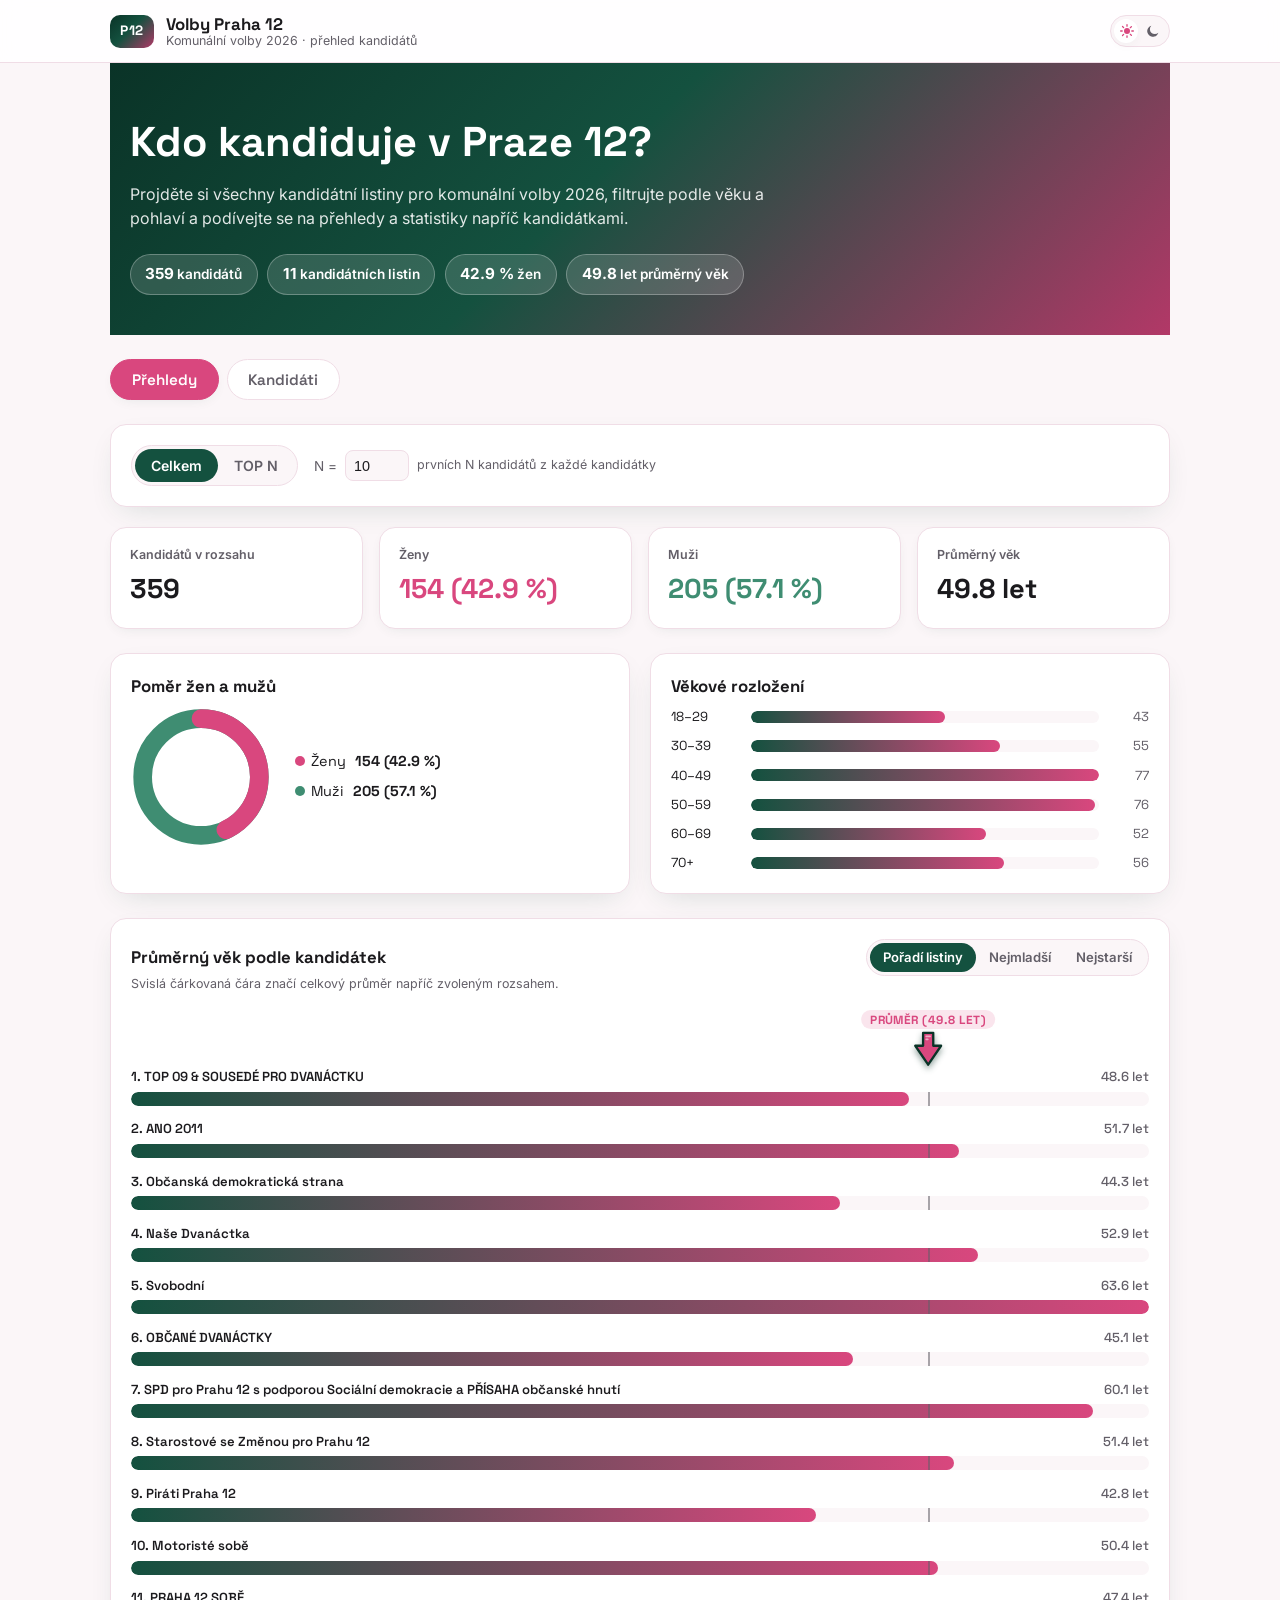
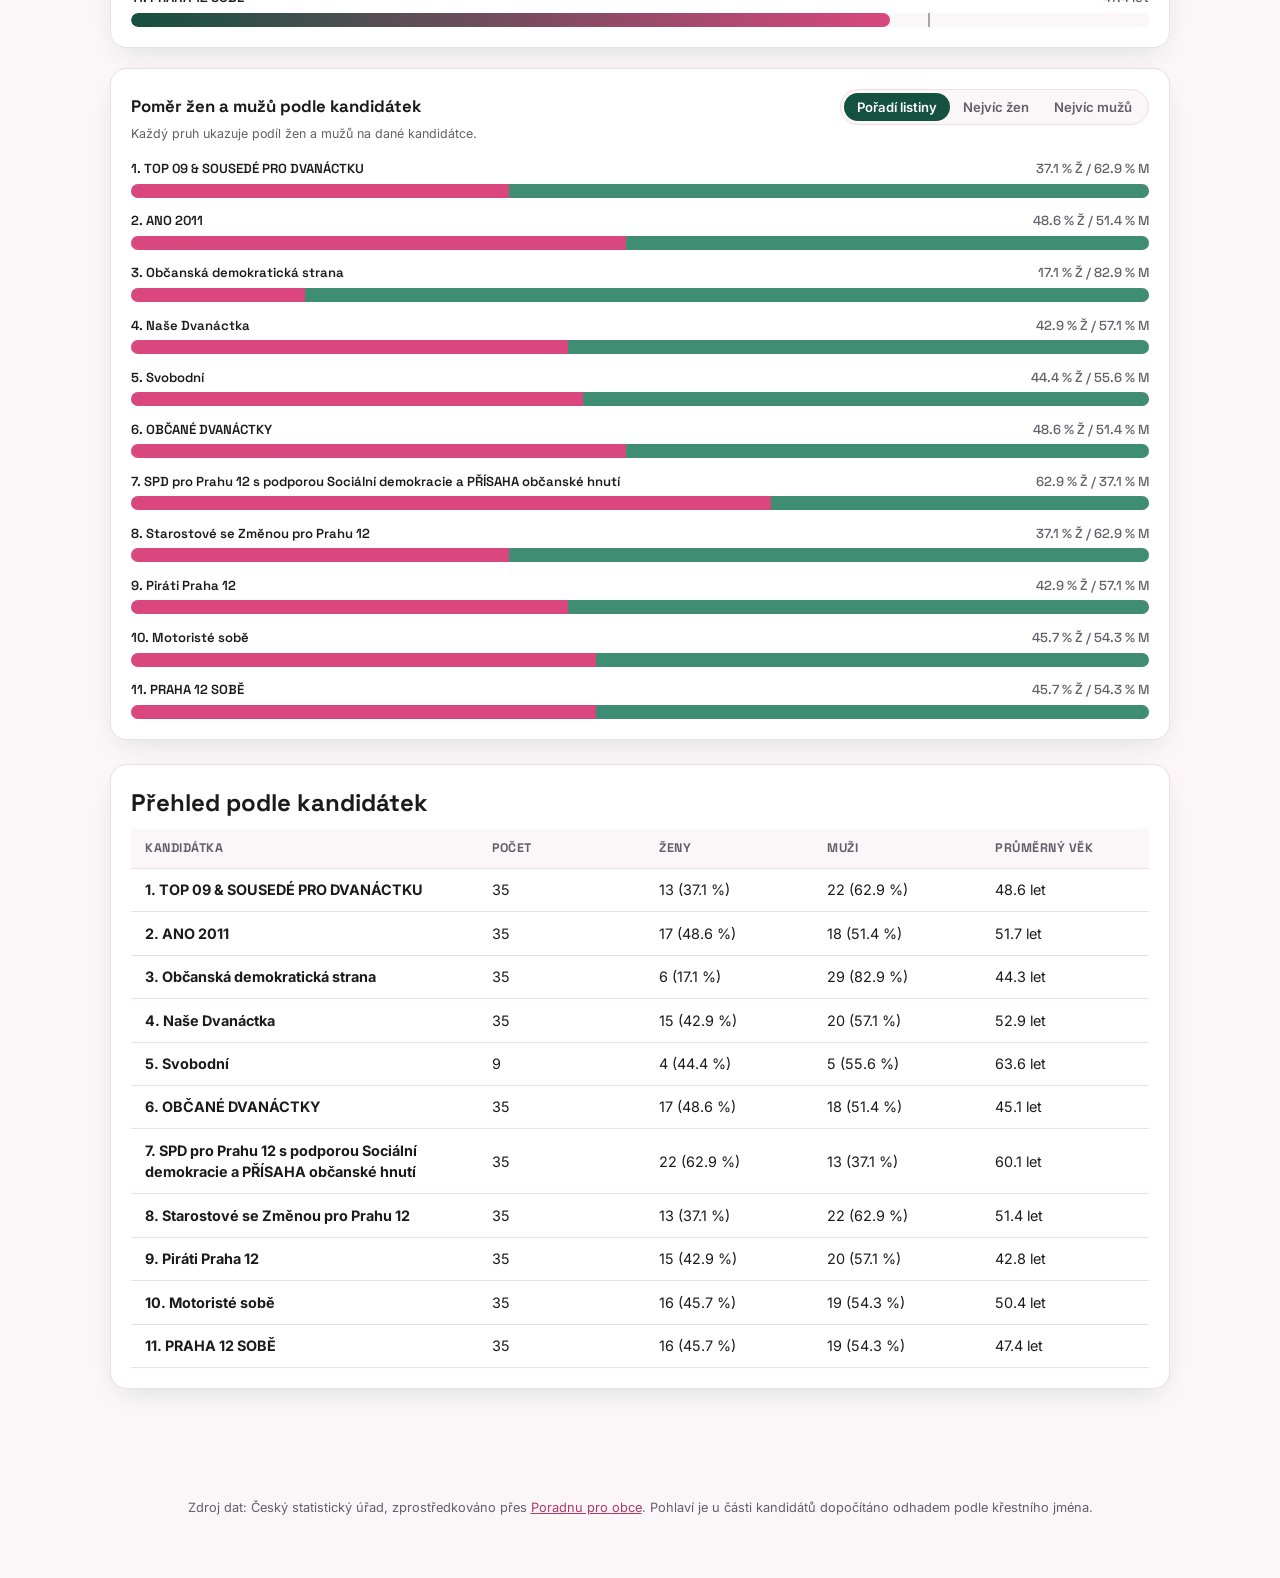
==== index.html @ 580c9712 "Add sorting controls to the age and gender-ratio comparison charts - Age chart: sort by list order (" ====
<!doctype html>
<html lang="cs">
<head>
  <meta charset="UTF-8" />
  <meta name="viewport" content="width=device-width, initial-scale=1" />
  <title>Volby Praha 12 — komunální volby 2026</title>
  <meta name="description" content="Přehled kandidátů do zastupitelstva MČ Praha 12 pro komunální volby 2026 — jména, věk, povolání, filtrování a statistiky." />
  <link rel="icon" href="data:,">
  <link rel="preconnect" href="https://fonts.googleapis.com">
  <link rel="preconnect" href="https://fonts.gstatic.com" crossorigin>
  <link href="https://fonts.googleapis.com/css2?family=Space+Grotesk:wght@500;600;700&family=Inter:wght@400;500;600;700&display=swap" rel="stylesheet">
  <link rel="stylesheet" href="css/styles.css" />
</head>
<body>
  <header class="site-header">
    <div class="site-header__inner">
      <div class="brand">
        <span class="brand__badge">P12</span>
        <div class="brand__text">
          <strong>Volby Praha 12</strong>
          <span>Komunální volby 2026 · přehled kandidátů</span>
        </div>
      </div>
      <button id="theme-toggle" class="theme-switch" type="button" role="switch" aria-checked="false" aria-label="Přepnout tmavý režim">
        <span class="theme-switch__icon theme-switch__icon--sun" aria-hidden="true">
          <svg viewBox="0 0 24 24" fill="none" xmlns="http://www.w3.org/2000/svg">
            <circle cx="12" cy="12" r="4.5" fill="currentColor"/>
            <g stroke="currentColor" stroke-width="2" stroke-linecap="round">
              <path d="M12 2.5v2.3M12 19.2v2.3M21.5 12h-2.3M4.8 12H2.5M18.6 5.4l-1.6 1.6M6.9 17.1l-1.6 1.6M18.6 18.6l-1.6-1.6M6.9 6.9 5.3 5.3"/>
            </g>
          </svg>
        </span>
        <span class="theme-switch__icon theme-switch__icon--moon" aria-hidden="true">
          <svg viewBox="0 0 24 24" fill="none" xmlns="http://www.w3.org/2000/svg">
            <path d="M20 14.5A8.5 8.5 0 1 1 9.5 4a7 7 0 0 0 10.5 10.5Z" fill="currentColor"/>
          </svg>
        </span>
        <span class="theme-switch__thumb" aria-hidden="true"></span>
      </button>
    </div>
  </header>

  <main>
    <section class="hero">
      <div class="hero__inner">
        <h1>Kdo kandiduje v Praze&nbsp;12?</h1>
        <p>Projděte si všechny kandidátní listiny pro komunální volby 2026, filtrujte podle věku a pohlaví a podívejte se na přehledy a statistiky napříč kandidátkami.</p>
        <div class="hero__stats" id="hero-stats" aria-live="polite"></div>
      </div>
    </section>

    <nav class="tabs" role="tablist" aria-label="Sekce">
      <button class="tabs__btn is-active" id="tab-btn-overview" role="tab" aria-selected="true" aria-controls="tab-overview">Přehledy</button>
      <button class="tabs__btn" id="tab-btn-candidates" role="tab" aria-selected="false" aria-controls="tab-candidates">Kandidáti</button>
    </nav>

    <!-- ===================== KANDIDÁTI ===================== -->
    <section id="tab-candidates" class="tab-panel" role="tabpanel" aria-labelledby="tab-btn-candidates">
      <div class="toolbar card">
        <div class="toolbar__row">
          <div class="segmented" role="group" aria-label="Zobrazení">
            <button class="segmented__btn is-active" data-view="grouped">Podle kandidátek</button>
            <button class="segmented__btn" data-view="flat">Všichni najednou</button>
          </div>
          <div class="search-box">
            <span aria-hidden="true">🔍</span>
            <input type="search" id="search-input" placeholder="Hledat jméno nebo povolání…" aria-label="Hledat kandidáta" />
          </div>
        </div>
        <div class="toolbar__row">
          <div class="filter-group">
            <span class="filter-group__label">Pohlaví</span>
            <div class="segmented segmented--sm" role="group" aria-label="Pohlaví">
              <button class="segmented__btn is-active" data-gender="all">Všichni</button>
              <button class="segmented__btn" data-gender="F">Ženy</button>
              <button class="segmented__btn" data-gender="M">Muži</button>
            </div>
          </div>
          <div class="filter-group filter-group--grow">
            <span class="filter-group__label">Věk (let)</span>
            <div class="age-filter">
              <input type="number" id="age-min-number" class="age-number-input" aria-label="Minimální věk" inputmode="numeric" />
              <div class="range-slider" id="age-range-slider">
                <div class="range-slider__track"></div>
                <div class="range-slider__range"></div>
                <input type="range" id="age-min" step="1" />
                <input type="range" id="age-max" step="1" />
              </div>
              <input type="number" id="age-max-number" class="age-number-input" aria-label="Maximální věk" inputmode="numeric" />
            </div>
          </div>
          <button class="btn btn--ghost" id="reset-filters">Zrušit filtry</button>
        </div>
      </div>

      <p class="result-count" id="result-count" aria-live="polite"></p>

      <div id="grouped-view" class="grouped-view"></div>
      <div id="flat-view" class="flat-view" hidden>
        <div class="table-wrap card">
          <table class="candidates-table">
            <thead>
              <tr>
                <th>#</th>
                <th>Jméno</th>
                <th>Věk</th>
                <th>Povolání</th>
                <th>Kandidátka</th>
              </tr>
            </thead>
            <tbody id="flat-table-body"></tbody>
          </table>
        </div>
      </div>
      <p class="empty-state" id="empty-state" hidden>Žádný kandidát neodpovídá zvoleným filtrům.</p>
    </section>

    <!-- ===================== PŘEHLEDY ===================== -->
    <section id="tab-overview" class="tab-panel is-active" role="tabpanel" aria-labelledby="tab-btn-overview">
      <div class="toolbar card">
        <div class="toolbar__row">
          <div class="segmented" role="group" aria-label="Rozsah přehledu">
            <button class="segmented__btn is-active" data-scope="all">Celkem</button>
            <button class="segmented__btn" data-scope="top">TOP N</button>
          </div>
          <div class="topn-input" id="topn-wrap" hidden>
            <label for="topn-input">N =</label>
            <input type="number" id="topn-input" min="1" max="35" value="10" />
            <span class="hint">prvních N kandidátů z každé kandidátky</span>
          </div>
        </div>
      </div>

      <div class="summary-grid" id="summary-grid"></div>

      <div class="chart-grid">
        <div class="card chart-card">
          <h2>Poměr žen a mužů</h2>
          <div class="donut-wrap">
            <svg viewBox="0 0 120 120" class="donut" id="gender-donut" role="img" aria-label="Poměr žen a mužů">
              <circle cx="60" cy="60" r="50" class="donut__bg"></circle>
              <circle cx="60" cy="60" r="50" class="donut__segment donut__segment--female" id="donut-female"></circle>
            </svg>
            <div class="donut-legend">
              <div><span class="dot dot--female"></span>Ženy <strong id="legend-female"></strong></div>
              <div><span class="dot dot--male"></span>Muži <strong id="legend-male"></strong></div>
            </div>
          </div>
        </div>
        <div class="card chart-card">
          <h2>Věkové rozložení</h2>
          <div class="bar-chart" id="age-bar-chart"></div>
        </div>
      </div>

      <div class="chart-grid chart-grid--stack">
        <div class="card chart-card">
          <div class="chart-card__header">
            <h2>Průměrný věk podle kandidátek</h2>
            <div class="segmented segmented--sm" role="group" aria-label="Řazení podle věku">
              <button class="segmented__btn is-active" data-age-sort="default">Pořadí listiny</button>
              <button class="segmented__btn" data-age-sort="asc">Nejmladší</button>
              <button class="segmented__btn" data-age-sort="desc">Nejstarší</button>
            </div>
          </div>
          <p class="chart-card__hint">Svislá čárkovaná čára značí celkový průměr napříč zvoleným rozsahem.</p>
          <div class="party-chart-wrap">
            <div class="avg-marker" id="party-age-avg-marker" hidden>
              <span class="avg-marker__label">Průměr</span>
              <svg class="avg-marker__arrow" viewBox="0 0 64 78" aria-hidden="true">
                <path class="avg-marker__arrow-shape" d="M21 4 L43 4 L43 32 L60 32 L32 73 L4 32 L21 32 Z" stroke-linejoin="round" stroke-linecap="round"/>
                <rect class="avg-marker__arrow-shine" x="26" y="10" width="12" height="3.5" rx="1.75"/>
                <rect class="avg-marker__arrow-shine" x="26" y="16.5" width="7" height="3.5" rx="1.75"/>
              </svg>
            </div>
            <div class="party-bar-chart" id="party-age-chart"></div>
          </div>
        </div>
        <div class="card chart-card">
          <div class="chart-card__header">
            <h2>Poměr žen a mužů podle kandidátek</h2>
            <div class="segmented segmented--sm" role="group" aria-label="Řazení podle poměru žen a mužů">
              <button class="segmented__btn is-active" data-gender-sort="default">Pořadí listiny</button>
              <button class="segmented__btn" data-gender-sort="female">Nejvíc žen</button>
              <button class="segmented__btn" data-gender-sort="male">Nejvíc mužů</button>
            </div>
          </div>
          <p class="chart-card__hint">Každý pruh ukazuje podíl žen a mužů na dané kandidátce.</p>
          <div class="party-bar-chart party-bar-chart--stacked" id="party-gender-chart"></div>
        </div>
      </div>

      <div class="card table-card">
        <h2>Přehled podle kandidátek</h2>
        <div class="table-wrap">
          <table class="overview-table">
            <thead>
              <tr>
                <th>Kandidátka</th>
                <th>Počet</th>
                <th>Ženy</th>
                <th>Muži</th>
                <th>Průměrný věk</th>
              </tr>
            </thead>
            <tbody id="overview-table-body"></tbody>
          </table>
        </div>
      </div>
    </section>
  </main>

  <footer class="site-footer">
    <p>Zdroj dat: Český statistický úřad, zprostředkováno přes
      <a href="https://www.poradnaproobce.cz/komunalni-volby-2026/kandidatni-listiny/hlavni-mesto-praha/hlavni-mesto-praha/praha/praha-12-547107" target="_blank" rel="noopener">Poradnu pro obce</a>.
      Pohlaví je u části kandidátů dopočítáno odhadem podle křestního jména.
    </p>
  </footer>

  <script src="js/app.js"></script>
</body>
</html>
---- css/styles.css ----
/* ===================== Design tokens ===================== */
:root {
  --font-heading: "Space Grotesk", "Inter", system-ui, sans-serif;
  --font-body: "Inter", system-ui, -apple-system, "Segoe UI", sans-serif;

  --color-bg: #fbf6f8;
  --color-bg-alt: #ffffff;
  --color-text: #1b1a1d;
  --color-text-muted: #635f68;
  --color-border: #f0dde6;

  --color-pink: #d9477e;
  --color-pink-dark: #b23867;
  --color-pink-light: #e678a0;
  --color-green: #14513f;
  --color-green-light: #3f8d72;
  --color-green-dark: #0a3327;

  --color-female: var(--color-pink);
  --color-male: var(--color-green-light);

  --gradient-hero: linear-gradient(135deg, var(--color-green-dark) 0%, var(--color-green) 45%, var(--color-pink-dark) 100%);
  --shadow-card: 0 10px 30px -12px rgba(15, 76, 58, 0.18);
  --shadow-soft: 0 4px 14px -6px rgba(15, 76, 58, 0.12);
  --radius: 16px;
  --radius-sm: 10px;

  color-scheme: light;
}

:root[data-theme="dark"] {
  --color-bg: #0e1715;
  --color-bg-alt: #16211d;
  --color-text: #e9e6e8;
  --color-text-muted: #9aa6a0;
  --color-border: #263330;

  --color-pink: #c96488;
  --color-pink-dark: #ab4f72;
  --color-pink-light: #d884a1;
  --color-green: #336b55;
  --color-green-light: #4f9880;
  --color-green-dark: #152821;

  --color-female: var(--color-pink);
  --color-male: var(--color-green-light);

  --gradient-hero: linear-gradient(135deg, #07120e 0%, #0f3b2b 45%, #5a0f36 100%);
  --shadow-card: 0 10px 30px -10px rgba(0, 0, 0, 0.5);
  --shadow-soft: 0 4px 16px -6px rgba(0, 0, 0, 0.45);
  color-scheme: dark;
}

* { box-sizing: border-box; }

html, body {
  margin: 0;
  padding: 0;
}

body {
  font-family: var(--font-body);
  background: var(--color-bg);
  color: var(--color-text);
  transition: background-color .25s ease, color .25s ease;
  line-height: 1.5;
}

h1, h2, h3 {
  font-family: var(--font-heading);
  margin: 0 0 .5rem;
}

a { color: var(--color-pink-dark); }
:root[data-theme="dark"] a { color: var(--color-pink-light); }

main {
  max-width: 1100px;
  margin: 0 auto;
  padding: 0 1.25rem 4rem;
}

/* ===================== Header ===================== */
.site-header {
  position: sticky;
  top: 0;
  z-index: 20;
  background: color-mix(in srgb, var(--color-bg-alt) 88%, transparent);
  backdrop-filter: blur(10px);
  border-bottom: 1px solid var(--color-border);
}

.site-header__inner {
  max-width: 1100px;
  margin: 0 auto;
  padding: .85rem 1.25rem;
  display: flex;
  align-items: center;
  justify-content: space-between;
}

.brand { display: flex; align-items: center; gap: .75rem; }

.brand__badge {
  font-family: var(--font-heading);
  font-weight: 700;
  color: #fff;
  background: var(--gradient-hero);
  padding: .4rem .65rem;
  border-radius: 10px;
  font-size: .85rem;
  letter-spacing: .03em;
}

.brand__text { display: flex; flex-direction: column; line-height: 1.2; }
.brand__text strong { font-family: var(--font-heading); font-size: 1.05rem; }
.brand__text span { font-size: .78rem; color: var(--color-text-muted); }

/* Theme toggle — sliding switch with sun/moon icons in site colors */
.theme-switch {
  position: relative;
  width: 60px;
  height: 32px;
  padding: 0;
  border: 1px solid var(--color-border);
  border-radius: 999px;
  background: var(--color-bg);
  cursor: pointer;
  flex: none;
}
.theme-switch__icon {
  position: absolute;
  top: 50%;
  transform: translateY(-50%);
  width: 16px;
  height: 16px;
  display: flex;
  align-items: center;
  justify-content: center;
  transition: color .2s ease;
}
.theme-switch__icon svg { width: 100%; height: 100%; }
.theme-switch__icon--sun { left: 8px; color: var(--color-pink); z-index: 2; }
.theme-switch__icon--moon { right: 8px; color: var(--color-text-muted); z-index: 2; }
.theme-switch[aria-checked="true"] .theme-switch__icon--sun { color: var(--color-text-muted); }
.theme-switch[aria-checked="true"] .theme-switch__icon--moon { color: var(--color-green-light); }
.theme-switch__thumb {
  position: absolute;
  z-index: 1;
  top: 3px;
  left: 3px;
  width: 24px;
  height: 24px;
  border-radius: 50%;
  background: var(--color-bg-alt);
  box-shadow: var(--shadow-soft);
  transition: transform .25s ease;
}
.theme-switch[aria-checked="true"] .theme-switch__thumb { transform: translateX(30px); }

/* ===================== Hero ===================== */
.hero {
  background: var(--gradient-hero);
  color: #fff;
  padding: 3rem 1.25rem 2.5rem;
  margin-bottom: 1.5rem;
}
.hero__inner { max-width: 1100px; margin: 0 auto; }
.hero h1 {
  font-size: clamp(1.7rem, 4vw, 2.6rem);
  font-weight: 700;
}
.hero p {
  max-width: 640px;
  color: rgba(255,255,255,.88);
  margin: 0 0 1.5rem;
}
.hero__stats {
  display: flex;
  flex-wrap: wrap;
  gap: .6rem;
}
.hero__stats .chip {
  background: rgba(255,255,255,.14);
  border: 1px solid rgba(255,255,255,.28);
  padding: .5rem .9rem;
  border-radius: 999px;
  font-size: .85rem;
  font-weight: 600;
}
.hero__stats .chip strong { font-size: .95rem; }

/* ===================== Tabs ===================== */
.tabs {
  display: flex;
  gap: .5rem;
  margin-bottom: 1.5rem;
}
.tabs__btn {
  font-family: var(--font-heading);
  font-weight: 600;
  padding: .65rem 1.3rem;
  border-radius: 999px;
  border: 1px solid var(--color-border);
  background: var(--color-bg-alt);
  color: var(--color-text-muted);
  cursor: pointer;
  font-size: .95rem;
  transition: all .18s ease;
}
.tabs__btn.is-active {
  background: var(--color-pink);
  border-color: var(--color-pink);
  color: #fff;
  box-shadow: var(--shadow-soft);
}
.tab-panel { display: none; }
.tab-panel.is-active { display: block; animation: fadein .25s ease; }
@keyframes fadein { from { opacity: 0; transform: translateY(4px);} to { opacity: 1; transform: translateY(0);} }

/* ===================== Cards / toolbar ===================== */
.card {
  background: var(--color-bg-alt);
  border: 1px solid var(--color-border);
  border-radius: var(--radius);
  box-shadow: var(--shadow-card);
  padding: 1.25rem;
}

.toolbar { margin-bottom: 1.25rem; display: flex; flex-direction: column; gap: 1rem; }
.toolbar__row {
  display: flex;
  flex-wrap: wrap;
  align-items: center;
  gap: 1rem;
}

.segmented {
  display: inline-flex;
  background: var(--color-bg);
  border: 1px solid var(--color-border);
  border-radius: 999px;
  padding: 3px;
}
.segmented__btn {
  border: none;
  background: transparent;
  color: var(--color-text-muted);
  padding: .5rem 1rem;
  border-radius: 999px;
  cursor: pointer;
  font-weight: 600;
  font-size: .88rem;
  font-family: var(--font-body);
  transition: all .18s ease;
  white-space: nowrap;
}
.segmented__btn.is-active {
  background: var(--color-green);
  color: #fff;
}
.segmented--sm .segmented__btn { padding: .4rem .8rem; font-size: .82rem; }

.search-box {
  flex: 1;
  min-width: 220px;
  display: flex;
  align-items: center;
  gap: .5rem;
  background: var(--color-bg);
  border: 1px solid var(--color-border);
  border-radius: 999px;
  padding: .5rem 1rem;
}
.search-box input {
  border: none;
  background: transparent;
  outline: none;
  width: 100%;
  font-size: .9rem;
  color: var(--color-text);
  font-family: var(--font-body);
}

.filter-group { display: flex; flex-direction: column; gap: .35rem; }
.filter-group--grow { flex: 1; min-width: 280px; }
.filter-group__label { font-size: .8rem; color: var(--color-text-muted); font-weight: 600; }

.age-filter {
  display: flex;
  align-items: center;
  gap: .75rem;
}
.age-number-input {
  width: 58px;
  flex: none;
  padding: .4rem .5rem;
  border-radius: 8px;
  border: 1px solid var(--color-border);
  background: var(--color-bg);
  color: var(--color-text);
  font-size: .9rem;
  font-family: var(--font-body);
  text-align: center;
  -moz-appearance: textfield;
}
.age-number-input::-webkit-outer-spin-button,
.age-number-input::-webkit-inner-spin-button {
  -webkit-appearance: none;
  margin: 0;
}
.age-number-input:focus { outline: 2px solid var(--color-pink); outline-offset: 1px; }

.btn {
  font-family: var(--font-body);
  border-radius: 999px;
  padding: .55rem 1.1rem;
  font-weight: 600;
  font-size: .85rem;
  cursor: pointer;
  border: 1px solid transparent;
}
.btn--ghost {
  background: transparent;
  border-color: var(--color-border);
  color: var(--color-text-muted);
}
.btn--ghost:hover { border-color: var(--color-pink); color: var(--color-pink); }

/* Range slider (dual handle) */
.range-slider {
  position: relative;
  height: 28px;
  display: flex;
  align-items: center;
  flex: 1;
  min-width: 120px;
}
.range-slider__track {
  position: absolute;
  left: 0; right: 0;
  height: 4px;
  border-radius: 4px;
  background: var(--color-border);
  z-index: 1;
}
.range-slider__range {
  position: absolute;
  height: 4px;
  border-radius: 4px;
  background: var(--color-pink);
  z-index: 1;
}
.range-slider input[type="range"] {
  position: absolute;
  width: 100%;
  margin: 0;
  background: none;
  pointer-events: none;
  -webkit-appearance: none;
  appearance: none;
  height: 28px;
  z-index: 2;
}
.range-slider input[type="range"]::-webkit-slider-thumb {
  pointer-events: all;
  -webkit-appearance: none;
  appearance: none;
  width: 18px;
  height: 18px;
  border-radius: 50%;
  background: var(--color-green);
  border: 3px solid #fff;
  box-shadow: 0 1px 4px rgba(0,0,0,.35);
  cursor: pointer;
}
.range-slider input[type="range"]::-moz-range-thumb {
  pointer-events: all;
  width: 18px;
  height: 18px;
  border-radius: 50%;
  background: var(--color-green);
  border: 3px solid #fff;
  cursor: pointer;
}
.range-slider input[type="range"]::-webkit-slider-runnable-track,
.range-slider input[type="range"]::-moz-range-track { background: transparent; }

.result-count {
  font-size: .85rem;
  color: var(--color-text-muted);
  margin: 0 0 1rem .25rem;
}

/* ===================== Accordion (grouped view) ===================== */
.party-card {
  border: 1px solid var(--color-border);
  border-radius: var(--radius);
  background: var(--color-bg-alt);
  margin-bottom: .9rem;
  overflow: hidden;
  box-shadow: var(--shadow-soft);
}
.party-card__header {
  width: 100%;
  display: flex;
  align-items: center;
  justify-content: space-between;
  gap: 1rem;
  padding: 1rem 1.2rem;
  background: transparent;
  border: none;
  cursor: pointer;
  text-align: left;
  color: var(--color-text);
  font-family: var(--font-body);
}
.party-card__title {
  display: flex;
  flex-direction: column;
  gap: .15rem;
}
.party-card__title strong { font-family: var(--font-heading); font-size: 1.02rem; }
.party-card__meta { font-size: .78rem; color: var(--color-text-muted); display: flex; gap: .6rem; flex-wrap: wrap; }
.party-card__chevron { transition: transform .2s ease; color: var(--color-pink); font-size: 1.1rem; }
.party-card.is-open .party-card__chevron { transform: rotate(180deg); }
.party-card__body { display: none; border-top: 1px solid var(--color-border); }
.party-card.is-open .party-card__body { display: block; }

.badge {
  display: inline-flex;
  align-items: center;
  gap: .3rem;
  padding: .15rem .55rem;
  border-radius: 999px;
  font-size: .72rem;
  font-weight: 700;
}
.badge--female { background: color-mix(in srgb, var(--color-female) 16%, transparent); color: var(--color-female); }
.badge--male { background: color-mix(in srgb, var(--color-male) 16%, transparent); color: var(--color-male); }

/* ===================== Tables ===================== */
.table-wrap { overflow-x: auto; max-width: 100%; }
.candidates-table, .overview-table {
  width: 100%;
  min-width: 640px;
  border-collapse: collapse;
  font-size: .9rem;
  table-layout: fixed;
}
.candidates-table th, .candidates-table td,
.overview-table th, .overview-table td {
  text-align: left;
  padding: .65rem .9rem;
  border-bottom: 1px solid var(--color-border);
  white-space: nowrap;
  overflow: hidden;
  text-overflow: ellipsis;
}
.candidates-table td:nth-child(1), .candidates-table th:nth-child(1) { width: 56px; }
.candidates-table td:nth-child(2), .candidates-table th:nth-child(2) { width: var(--name-col-width, 220px); white-space: nowrap; }
.candidates-table td:nth-child(3), .candidates-table th:nth-child(3) { width: 60px; }
.candidates-table td:nth-child(4), .candidates-table th:nth-child(4) { white-space: normal; }
.candidates-table td:nth-child(5), .candidates-table th:nth-child(5) { white-space: normal; width: 18%; }
.overview-table td:nth-child(1), .overview-table th:nth-child(1) { white-space: normal; width: 34%; }
.candidates-table thead th, .overview-table thead th {
  font-family: var(--font-heading);
  font-size: .78rem;
  text-transform: uppercase;
  letter-spacing: .04em;
  color: var(--color-text-muted);
  background: var(--color-bg);
  position: sticky;
  top: 0;
}
.candidates-table tbody tr:hover, .overview-table tbody tr:hover {
  background: color-mix(in srgb, var(--color-pink) 6%, transparent);
}
.table-wrap.card { padding: 0; border-radius: var(--radius); }
.table-card { margin-top: 1.5rem; }

.empty-state {
  text-align: center;
  color: var(--color-text-muted);
  padding: 2.5rem 1rem;
}

/* ===================== Overview / summary ===================== */
.summary-grid {
  display: grid;
  grid-template-columns: repeat(auto-fit, minmax(150px, 1fr));
  gap: 1rem;
  margin-bottom: 1.5rem;
}
.summary-card {
  background: var(--color-bg-alt);
  border: 1px solid var(--color-border);
  border-radius: var(--radius);
  padding: 1.1rem 1.2rem;
  box-shadow: var(--shadow-soft);
}
.summary-card span {
  display: block;
  font-size: .78rem;
  color: var(--color-text-muted);
  font-weight: 600;
  margin-bottom: .3rem;
}
.summary-card strong {
  font-family: var(--font-heading);
  font-size: 1.7rem;
}
.summary-card.female strong { color: var(--color-female); }
.summary-card.male strong { color: var(--color-male); }

.topn-input {
  display: flex;
  align-items: center;
  gap: .5rem;
  font-size: .85rem;
  color: var(--color-text-muted);
}
.topn-input input {
  width: 64px;
  padding: .4rem .5rem;
  border-radius: 8px;
  border: 1px solid var(--color-border);
  background: var(--color-bg);
  color: var(--color-text);
  font-size: .9rem;
}
.topn-input .hint { font-size: .78rem; }

.chart-grid {
  display: grid;
  grid-template-columns: repeat(auto-fit, minmax(280px, 1fr));
  gap: 1.25rem;
  margin-bottom: 1.5rem;
}
.chart-grid--stack { grid-template-columns: 1fr; }
.chart-card { min-width: 0; }
.chart-card h2 { font-size: 1.05rem; }
.chart-card__hint { font-size: .78rem; color: var(--color-text-muted); margin: -.3rem 0 1rem; }
.chart-card__header {
  display: flex;
  align-items: center;
  justify-content: space-between;
  flex-wrap: wrap;
  gap: .6rem;
  margin-bottom: .25rem;
}
.chart-card__header h2 { margin-bottom: 0; }

.donut-wrap { display: flex; align-items: center; gap: 1.5rem; flex-wrap: wrap; }
.donut { width: 140px; height: 140px; transform: rotate(-90deg); }
.donut__bg { fill: none; stroke: var(--color-male); stroke-width: 16; }
.donut__segment { fill: none; stroke-width: 16; stroke-linecap: round; transition: stroke-dasharray .4s ease; }
.donut__segment--female { stroke: var(--color-female); }

.donut-legend { display: flex; flex-direction: column; gap: .5rem; font-size: .9rem; font-family: var(--font-heading); }
.donut-legend strong { margin-left: .3rem; }
.dot { width: 10px; height: 10px; border-radius: 50%; display: inline-block; margin-right: .4rem; }
.dot--female { background: var(--color-female); }
.dot--male { background: var(--color-male); }

.bar-chart { display: flex; flex-direction: column; gap: .6rem; }
.bar-row { display: grid; grid-template-columns: 70px 1fr 40px; align-items: center; gap: .6rem; font-size: .82rem; font-family: var(--font-heading); }
.bar-row__track { background: var(--color-bg); border-radius: 999px; height: 12px; overflow: hidden; }
.bar-row__fill { height: 100%; background: linear-gradient(90deg, var(--color-green), var(--color-pink)); border-radius: 999px; }
.bar-row__count { text-align: right; color: var(--color-text-muted); }

/* Per-party comparison bar charts (overview tab) */
.party-bar-chart { display: flex; flex-direction: column; gap: .85rem; }
.party-bar-row { display: flex; flex-direction: column; gap: .3rem; }
.party-bar-row__label {
  display: flex;
  justify-content: space-between;
  gap: .5rem;
  font-size: .82rem;
  font-weight: 600;
  font-family: var(--font-heading);
}
.party-bar-row__label span:first-child {
  flex: 1 1 auto;
  min-width: 0;
  white-space: nowrap;
  overflow: hidden;
  text-overflow: ellipsis;
}
.party-bar-row__label span:last-child { flex: none; color: var(--color-text-muted); font-weight: 500; white-space: nowrap; }
.party-bar-row__track {
  position: relative;
  background: var(--color-bg);
  border-radius: 999px;
  height: 14px;
  overflow: hidden;
}
.party-bar-row__fill {
  height: 100%;
  background: linear-gradient(90deg, var(--color-green), var(--color-pink));
  border-radius: 999px;
}
.party-bar-row__avg-line {
  position: absolute;
  top: -3px;
  bottom: -3px;
  width: 2px;
  background: var(--color-text-muted);
  opacity: .55;
}

/* Average marker (arrow + label) shown above the age comparison chart */
.party-chart-wrap { position: relative; padding-top: 3.6rem; }
.avg-marker {
  position: absolute;
  top: 0;
  transform: translateX(-50%);
  display: flex;
  flex-direction: column;
  align-items: center;
  gap: .1rem;
  line-height: 1.1;
  white-space: nowrap;
}
.avg-marker__label {
  font-family: var(--font-heading);
  font-size: .74rem;
  font-weight: 700;
  text-transform: uppercase;
  letter-spacing: .04em;
  color: var(--color-pink);
  background: color-mix(in srgb, var(--color-pink) 14%, transparent);
  padding: .2rem .55rem;
  border-radius: 999px;
}
.avg-marker__arrow {
  width: 30px;
  height: 36px;
  filter: drop-shadow(0 3px 3px color-mix(in srgb, var(--color-green-dark) 45%, transparent));
}
.avg-marker__arrow-shape {
  fill: var(--color-pink);
  stroke: var(--color-green-dark);
  stroke-width: 5;
}
.avg-marker__arrow-shine { fill: #fff; opacity: .55; }

/* Stacked gender ratio bars */
.party-bar-chart--stacked .party-bar-row__track {
  display: flex;
  background: var(--color-border);
}
.party-bar-chart--stacked .party-bar-row__segment--female { background: var(--color-female); height: 100%; }
.party-bar-chart--stacked .party-bar-row__segment--male { background: var(--color-male); height: 100%; }

/* ===================== Footer ===================== */
.site-footer {
  text-align: center;
  font-size: .8rem;
  color: var(--color-text-muted);
  padding: 2rem 1.25rem 3rem;
}

/* ===================== Responsive ===================== */
@media (max-width: 640px) {
  .candidates-table th:nth-child(1), .candidates-table td:nth-child(1) { display: none; }
  .toolbar__row { flex-direction: column; align-items: stretch; }
  .party-card__header { flex-wrap: wrap; }
}
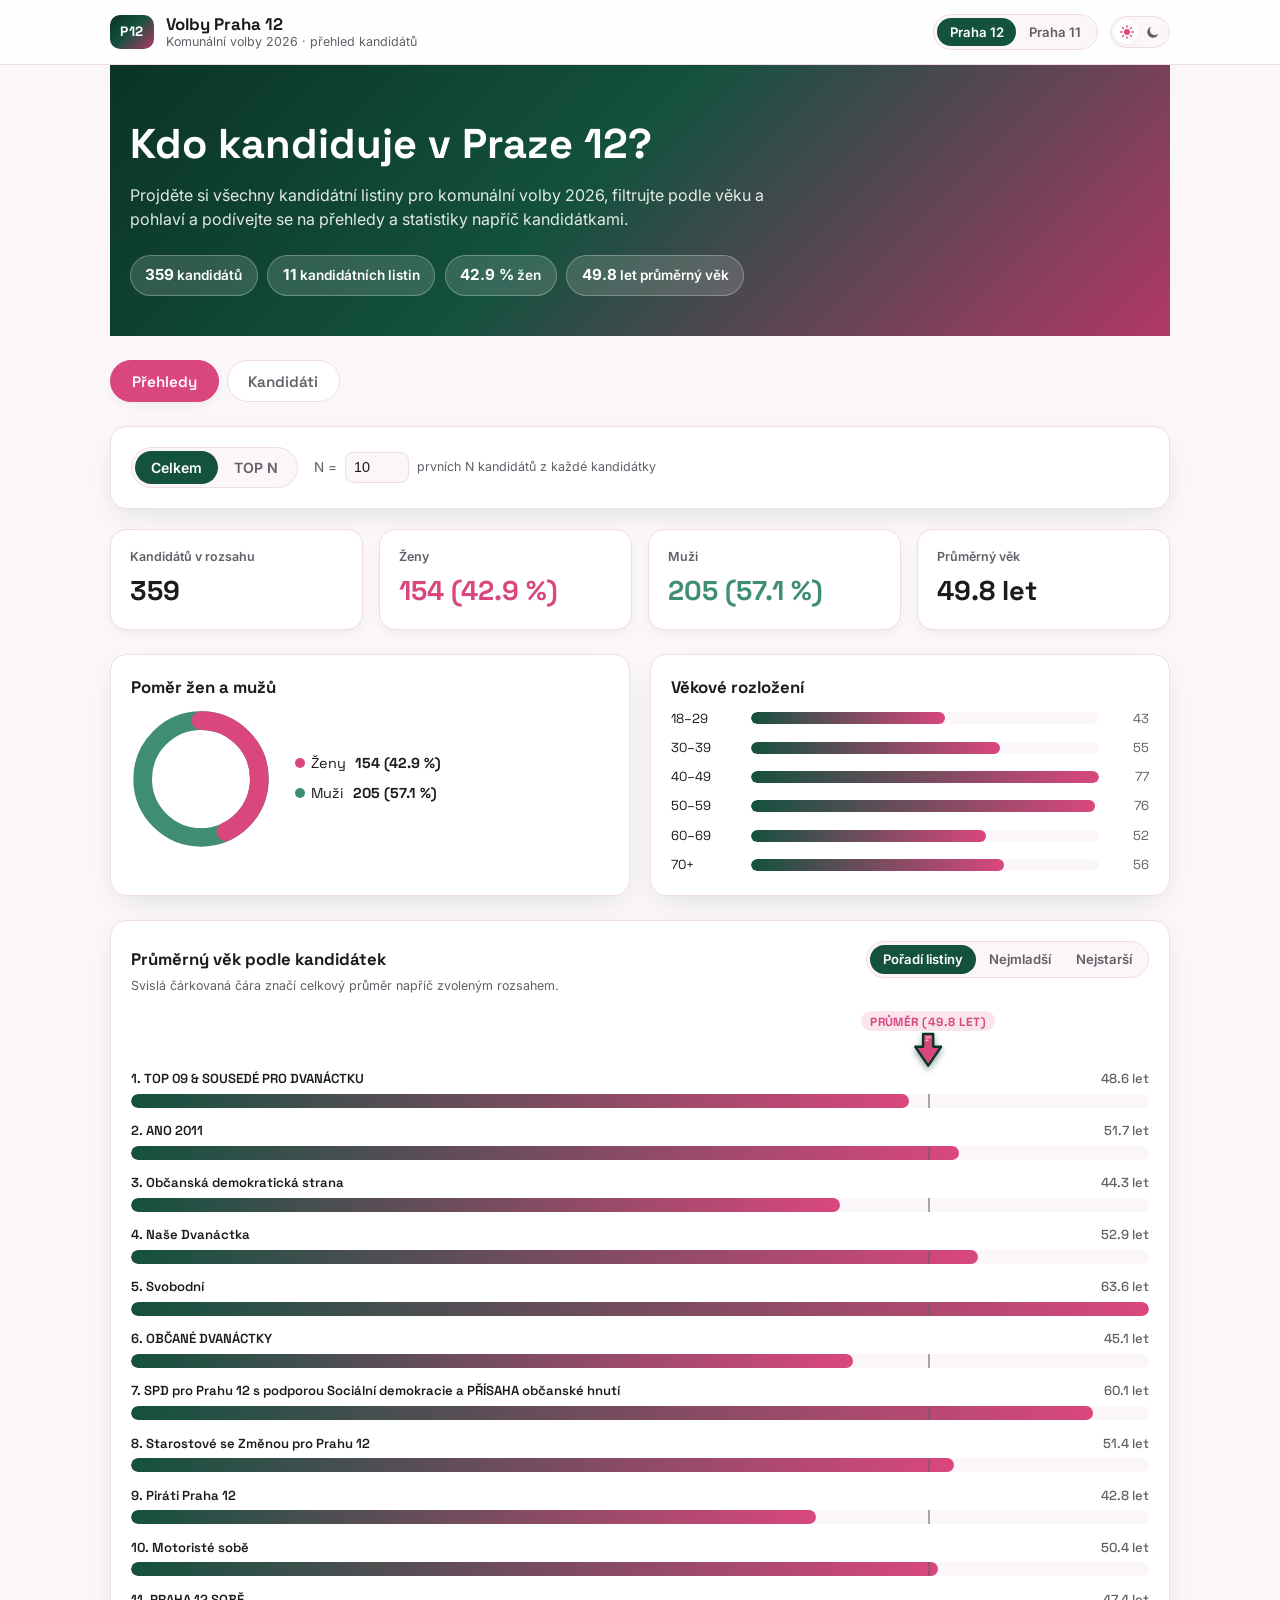
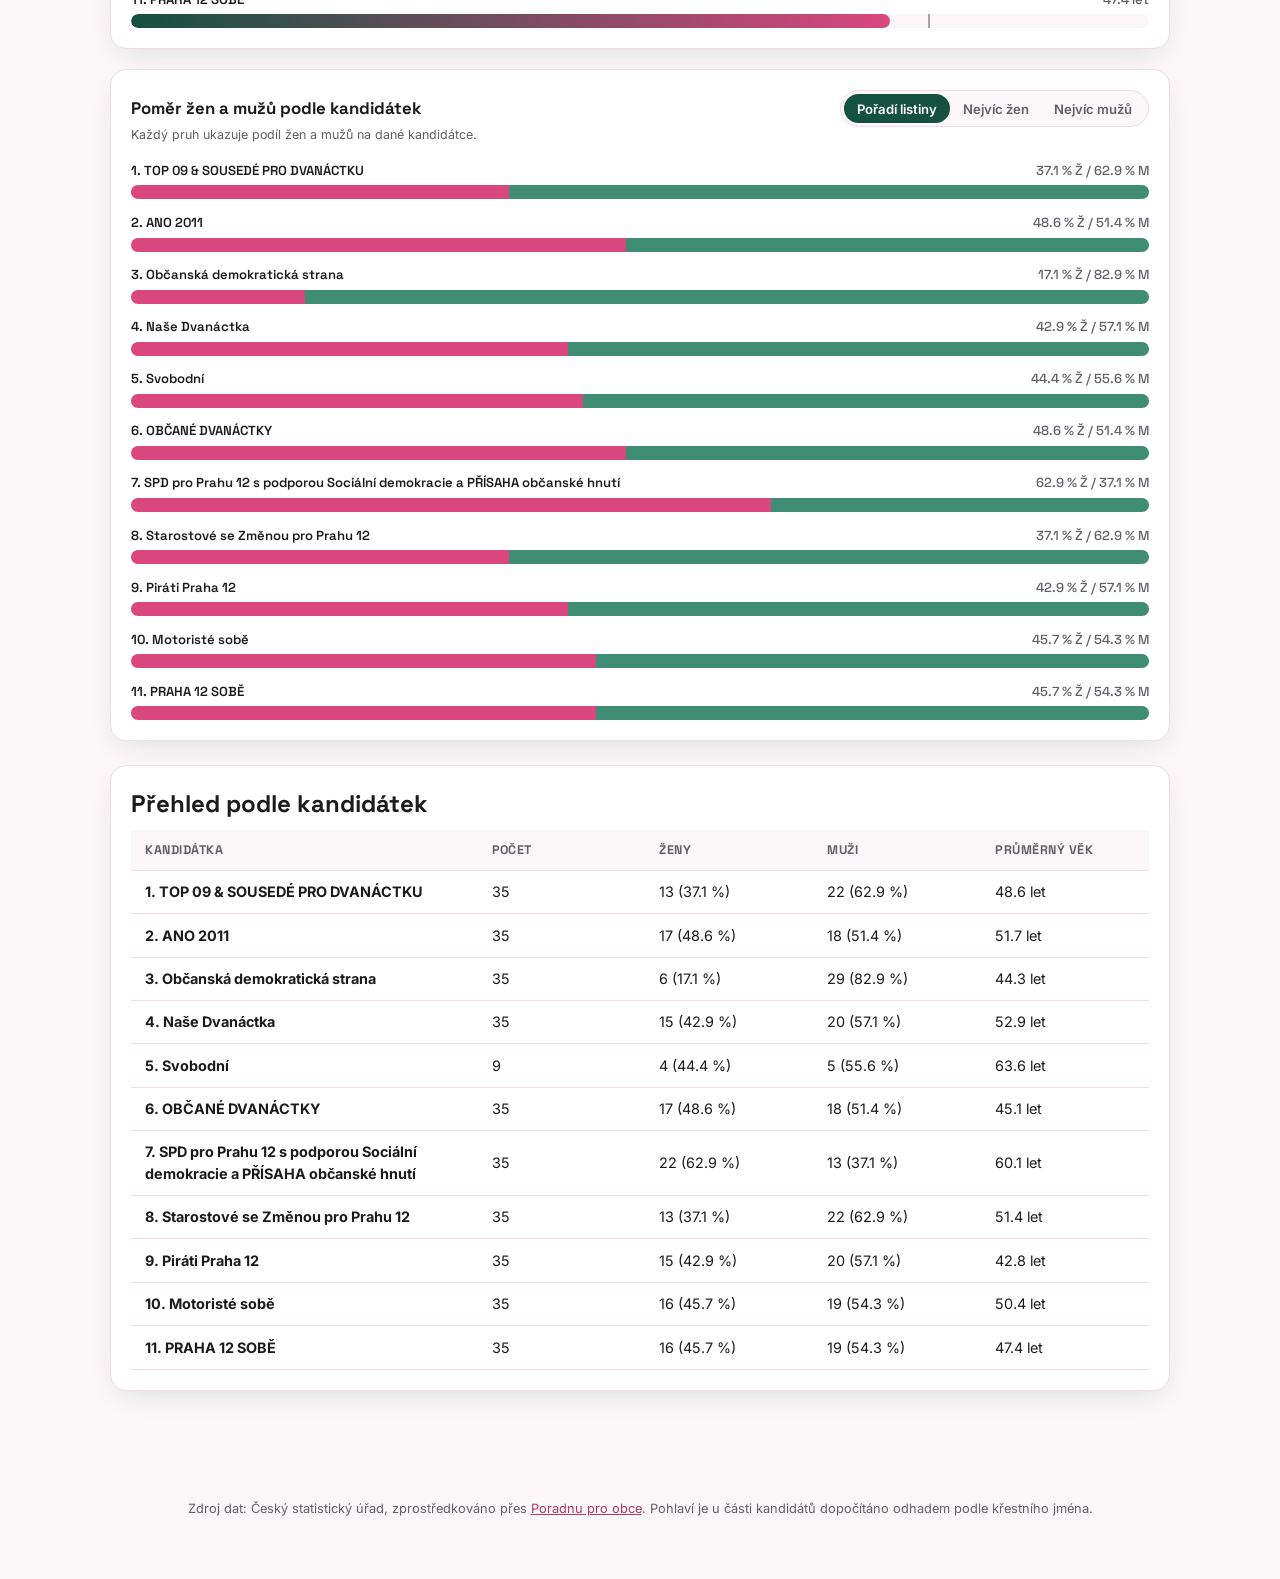
==== commit 8284c6f6: "Add Praha 11 support with a municipality switcher - Generalize scripts/parse_candidates.py to parse " ====
--- a/index.html
+++ b/index.html
@@ -15,35 +15,41 @@
   <header class="site-header">
     <div class="site-header__inner">
       <div class="brand">
-        <span class="brand__badge">P12</span>
+        <span class="brand__badge" id="brand-badge">P12</span>
         <div class="brand__text">
-          <strong>Volby Praha 12</strong>
+          <strong id="brand-title">Volby Praha 12</strong>
           <span>Komunální volby 2026 · přehled kandidátů</span>
         </div>
       </div>
-      <button id="theme-toggle" class="theme-switch" type="button" role="switch" aria-checked="false" aria-label="Přepnout tmavý režim">
-        <span class="theme-switch__icon theme-switch__icon--sun" aria-hidden="true">
-          <svg viewBox="0 0 24 24" fill="none" xmlns="http://www.w3.org/2000/svg">
-            <circle cx="12" cy="12" r="4.5" fill="currentColor"/>
-            <g stroke="currentColor" stroke-width="2" stroke-linecap="round">
-              <path d="M12 2.5v2.3M12 19.2v2.3M21.5 12h-2.3M4.8 12H2.5M18.6 5.4l-1.6 1.6M6.9 17.1l-1.6 1.6M18.6 18.6l-1.6-1.6M6.9 6.9 5.3 5.3"/>
-            </g>
-          </svg>
-        </span>
-        <span class="theme-switch__icon theme-switch__icon--moon" aria-hidden="true">
-          <svg viewBox="0 0 24 24" fill="none" xmlns="http://www.w3.org/2000/svg">
-            <path d="M20 14.5A8.5 8.5 0 1 1 9.5 4a7 7 0 0 0 10.5 10.5Z" fill="currentColor"/>
-          </svg>
-        </span>
-        <span class="theme-switch__thumb" aria-hidden="true"></span>
-      </button>
+      <div class="header-controls">
+        <div class="municipality-switch segmented segmented--sm" role="group" aria-label="Městská část" id="municipality-switch">
+          <button class="segmented__btn is-active" data-municipality="praha12">Praha 12</button>
+          <button class="segmented__btn" data-municipality="praha11">Praha 11</button>
+        </div>
+        <button id="theme-toggle" class="theme-switch" type="button" role="switch" aria-checked="false" aria-label="Přepnout tmavý režim">
+          <span class="theme-switch__icon theme-switch__icon--sun" aria-hidden="true">
+            <svg viewBox="0 0 24 24" fill="none" xmlns="http://www.w3.org/2000/svg">
+              <circle cx="12" cy="12" r="4.5" fill="currentColor"/>
+              <g stroke="currentColor" stroke-width="2" stroke-linecap="round">
+                <path d="M12 2.5v2.3M12 19.2v2.3M21.5 12h-2.3M4.8 12H2.5M18.6 5.4l-1.6 1.6M6.9 17.1l-1.6 1.6M18.6 18.6l-1.6-1.6M6.9 6.9 5.3 5.3"/>
+              </g>
+            </svg>
+          </span>
+          <span class="theme-switch__icon theme-switch__icon--moon" aria-hidden="true">
+            <svg viewBox="0 0 24 24" fill="none" xmlns="http://www.w3.org/2000/svg">
+              <path d="M20 14.5A8.5 8.5 0 1 1 9.5 4a7 7 0 0 0 10.5 10.5Z" fill="currentColor"/>
+            </svg>
+          </span>
+          <span class="theme-switch__thumb" aria-hidden="true"></span>
+        </button>
+      </div>
     </div>
   </header>
 
   <main>
     <section class="hero">
       <div class="hero__inner">
-        <h1>Kdo kandiduje v Praze&nbsp;12?</h1>
+        <h1 id="hero-title">Kdo kandiduje v Praze&nbsp;12?</h1>
         <p>Projděte si všechny kandidátní listiny pro komunální volby 2026, filtrujte podle věku a pohlaví a podívejte se na přehledy a statistiky napříč kandidátkami.</p>
         <div class="hero__stats" id="hero-stats" aria-live="polite"></div>
       </div>
@@ -212,7 +218,7 @@
 
   <footer class="site-footer">
     <p>Zdroj dat: Český statistický úřad, zprostředkováno přes
-      <a href="https://www.poradnaproobce.cz/komunalni-volby-2026/kandidatni-listiny/hlavni-mesto-praha/hlavni-mesto-praha/praha/praha-12-547107" target="_blank" rel="noopener">Poradnu pro obce</a>.
+      <a href="https://www.poradnaproobce.cz/komunalni-volby-2026/kandidatni-listiny/hlavni-mesto-praha/hlavni-mesto-praha/praha/praha-12-547107" target="_blank" rel="noopener" id="source-link">Poradnu pro obce</a>.
       Pohlaví je u části kandidátů dopočítáno odhadem podle křestního jména.
     </p>
   </footer>
--- a/css/styles.css
+++ b/css/styles.css
@@ -56,6 +56,14 @@
 html, body {
   margin: 0;
   padding: 0;
+}
+
+/* Prevent mobile browsers (iOS Safari / Chrome) from auto-inflating font
+   size inside narrow table columns that sit within a wider, scrollable
+   table - the cause of oddly huge text on phones. */
+html {
+  -webkit-text-size-adjust: 100%;
+  text-size-adjust: 100%;
 }
 
 body {
@@ -97,9 +105,13 @@
   display: flex;
   align-items: center;
   justify-content: space-between;
+  gap: .75rem;
+  flex-wrap: wrap;
 }
 
 .brand { display: flex; align-items: center; gap: .75rem; }
+
+.header-controls { display: flex; align-items: center; gap: .75rem; }
 
 .brand__badge {
   font-family: var(--font-heading);
@@ -663,7 +675,68 @@
 
 /* ===================== Responsive ===================== */
 @media (max-width: 640px) {
-  .candidates-table th:nth-child(1), .candidates-table td:nth-child(1) { display: none; }
   .toolbar__row { flex-direction: column; align-items: stretch; }
   .party-card__header { flex-wrap: wrap; }
-}
+
+  /* Candidate list: switch from a horizontally-scrolling table to a
+     stacked card layout - far more usable on a phone than tiny columns. */
+  .table-wrap:has(.candidates-table) { overflow-x: visible; }
+  .candidates-table { min-width: 0; width: 100%; }
+  .candidates-table thead { display: none; }
+
+  .candidates-table tbody tr {
+    display: flex;
+    flex-wrap: wrap;
+    align-items: baseline;
+    column-gap: .4rem;
+    row-gap: .2rem;
+    padding: .75rem 1rem;
+    border-bottom: 1px solid var(--color-border);
+  }
+
+  .candidates-table tbody td {
+    border-bottom: none;
+    padding: 0;
+    white-space: normal;
+    overflow: visible;
+    text-overflow: clip;
+  }
+
+  .candidates-table tbody td:nth-child(1) {
+    order: 1;
+    width: auto;
+    font-weight: 700;
+    color: var(--color-pink);
+  }
+  .candidates-table tbody td:nth-child(1)::after { content: "."; }
+
+  .candidates-table tbody td:nth-child(2) {
+    order: 2;
+    width: auto;
+    flex: 1 1 auto;
+    min-width: 0;
+  }
+
+  .candidates-table tbody td:nth-child(3) {
+    order: 3;
+    width: auto;
+    font-size: .82rem;
+    color: var(--color-text-muted);
+  }
+  .candidates-table tbody td:nth-child(3)::after { content: " let"; }
+
+  .candidates-table tbody td:nth-child(4) {
+    order: 4;
+    flex: 1 0 100%;
+    font-size: .85rem;
+    color: var(--color-text-muted);
+  }
+
+  .candidates-table tbody td:nth-child(5) {
+    order: 5;
+    flex: 1 0 100%;
+    font-size: .78rem;
+    font-weight: 700;
+    color: var(--color-pink);
+  }
+}
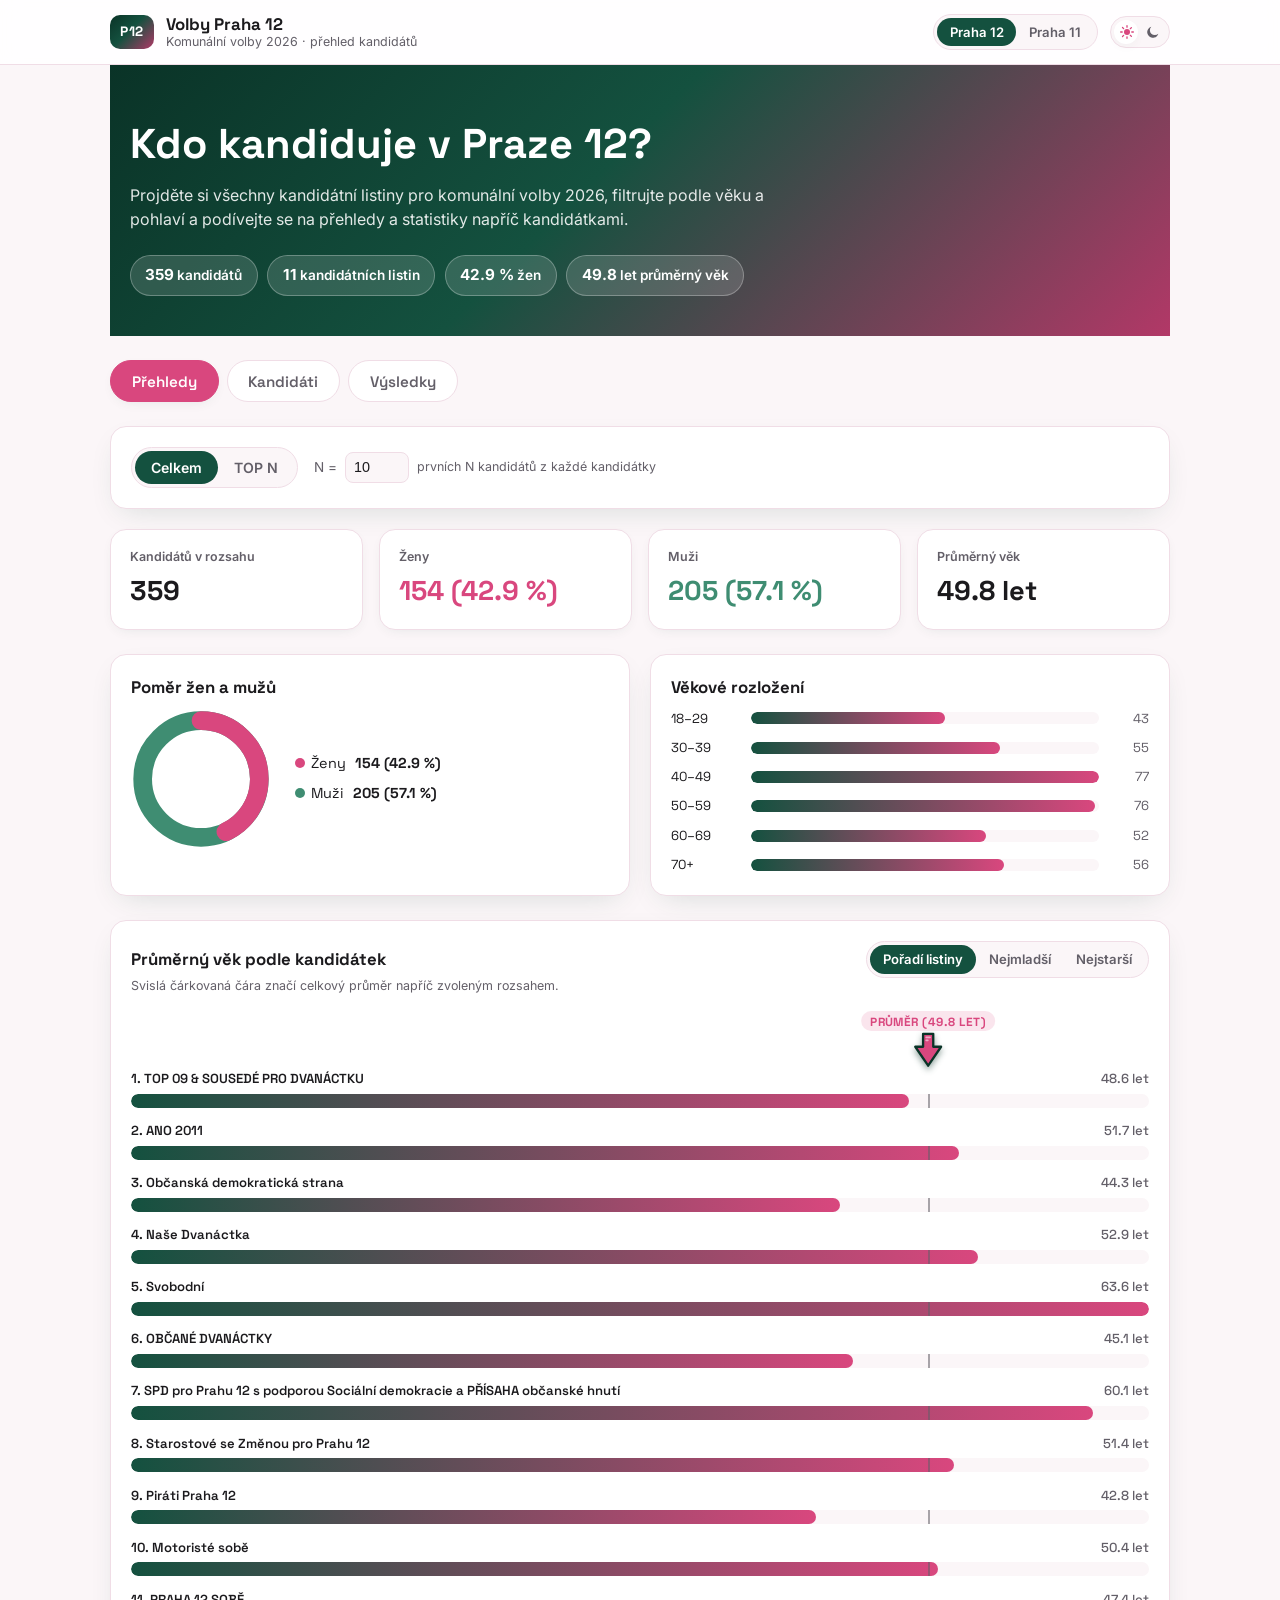
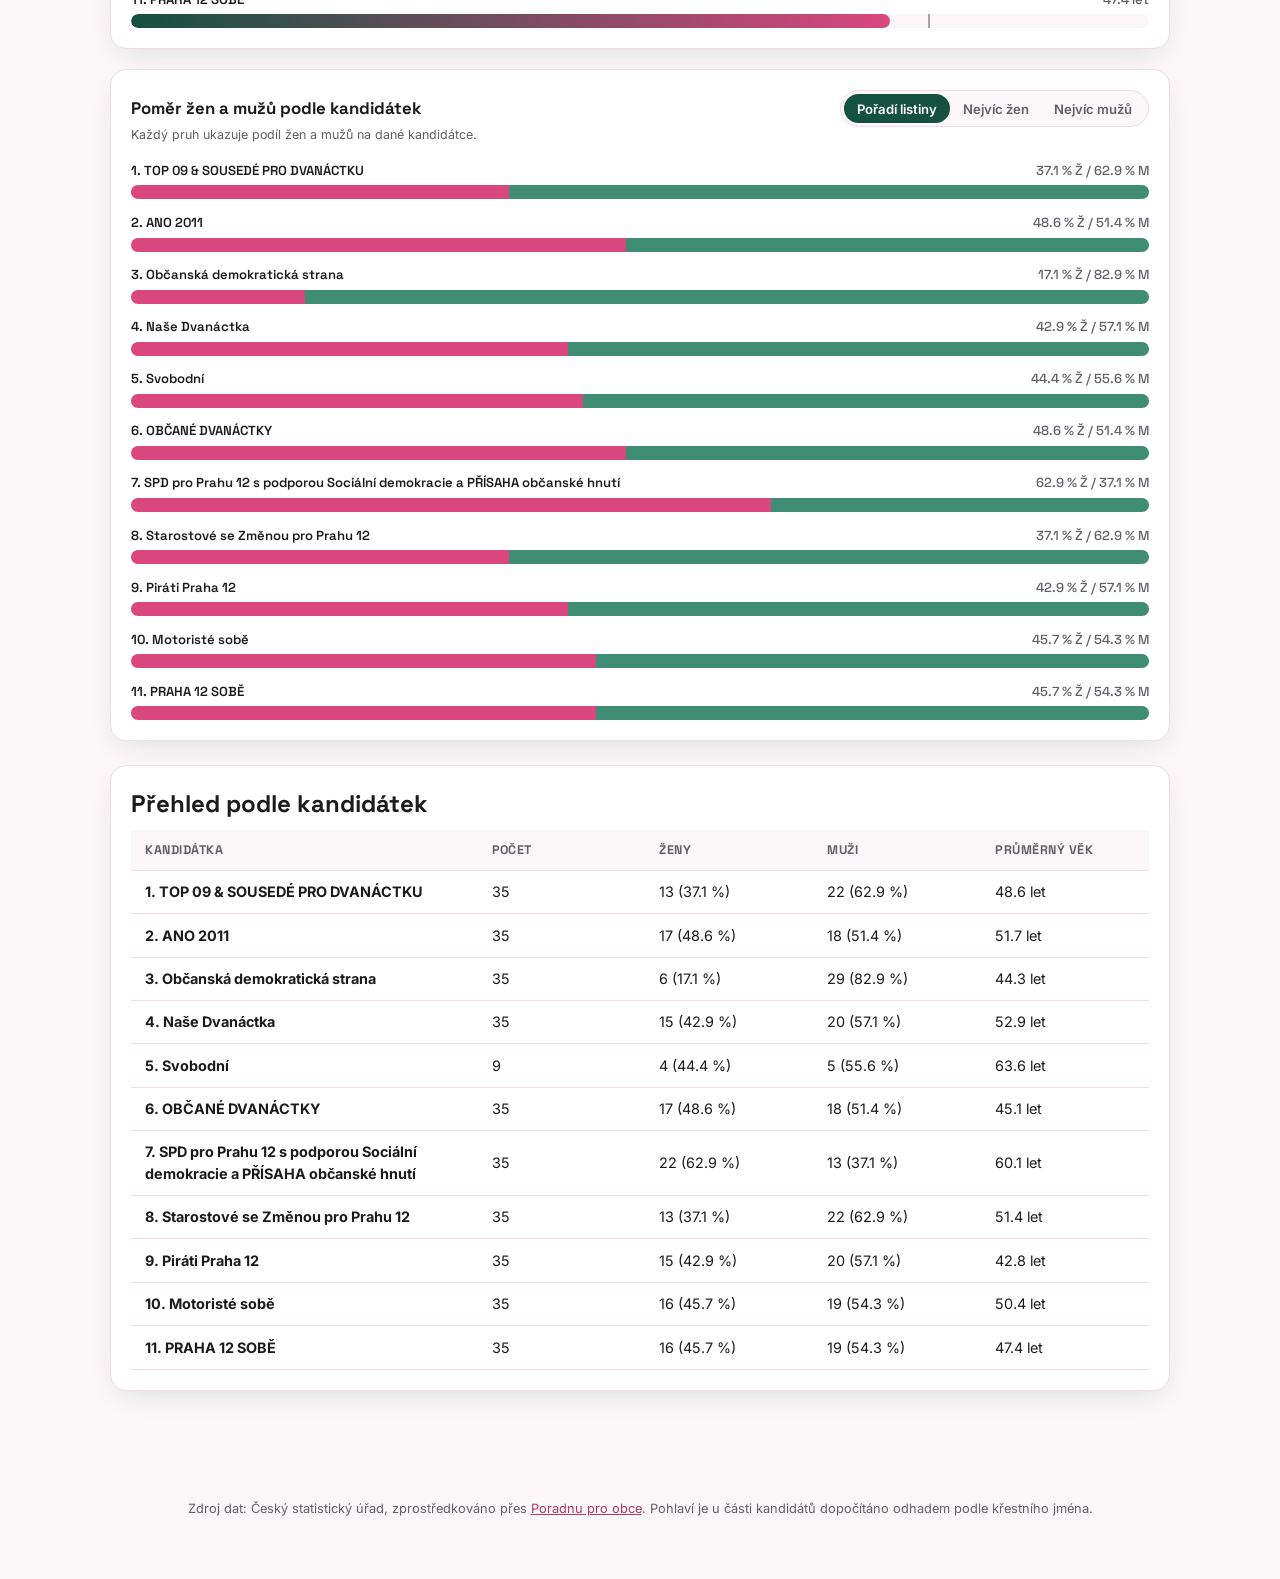
==== commit 8e23f417: "Add Vysledky (results) tab for election-night tracking - New third tab showing: precinct-count progr" ====
--- a/index.html
+++ b/index.html
@@ -58,7 +58,51 @@
     <nav class="tabs" role="tablist" aria-label="Sekce">
       <button class="tabs__btn is-active" id="tab-btn-overview" role="tab" aria-selected="true" aria-controls="tab-overview">Přehledy</button>
       <button class="tabs__btn" id="tab-btn-candidates" role="tab" aria-selected="false" aria-controls="tab-candidates">Kandidáti</button>
+      <button class="tabs__btn" id="tab-btn-results" role="tab" aria-selected="false" aria-controls="tab-results">Výsledky</button>
     </nav>
+
+    <!-- ===================== VÝSLEDKY ===================== -->
+    <section id="tab-results" class="tab-panel" role="tabpanel" aria-labelledby="tab-btn-results">
+      <div class="sample-banner" id="results-sample-banner" hidden>
+        <span aria-hidden="true">⚠️</span>
+        <span id="results-sample-text"></span>
+      </div>
+
+      <div class="card results-toolbar">
+        <div class="results-toolbar__row">
+          <div class="results-progress">
+            <div class="results-progress__label">
+              <span>Sečteno okrsků</span>
+              <strong id="results-precincts">–</strong>
+            </div>
+            <div class="results-progress__track"><div class="results-progress__fill" id="results-precincts-fill"></div></div>
+          </div>
+          <div class="results-meta">
+            <div><span>Volební účast</span><strong id="results-turnout">–</strong></div>
+            <div><span>Aktualizováno</span><strong id="results-updated">–</strong></div>
+          </div>
+        </div>
+        <div class="results-toolbar__row">
+          <label class="results-autorefresh">
+            <input type="checkbox" id="results-autorefresh-toggle" checked />
+            Automaticky obnovovat (60 s)
+          </label>
+          <button class="btn btn--ghost" id="results-refresh-btn">⟳ Aktualizovat teď</button>
+        </div>
+      </div>
+
+      <div class="card table-card">
+        <h2>Výsledky kandidátek</h2>
+        <p class="chart-card__hint">Průběžný podíl hlasů a odhad počtu mandátů podle sečtených okrsků.</p>
+        <div class="party-bar-chart party-bar-chart--results" id="results-party-chart"></div>
+      </div>
+
+      <div class="card table-card">
+        <h2>Zastupitelstvo (<span id="results-seats-confirmed">0</span> z <span id="results-seats-total">35</span> obsazeno)</h2>
+        <p class="chart-card__hint">Jednotlivá křesla se doplňují postupně, jak jsou potvrzovány výsledky.</p>
+        <div class="seats-grid" id="results-seats-grid"></div>
+      </div>
+    </section>
 
     <!-- ===================== KANDIDÁTI ===================== -->
     <section id="tab-candidates" class="tab-panel" role="tabpanel" aria-labelledby="tab-btn-candidates">
--- a/css/styles.css
+++ b/css/styles.css
@@ -665,6 +665,110 @@
 .party-bar-chart--stacked .party-bar-row__segment--female { background: var(--color-female); height: 100%; }
 .party-bar-chart--stacked .party-bar-row__segment--male { background: var(--color-male); height: 100%; }
 
+/* ===================== Results tab ===================== */
+.sample-banner {
+  display: flex;
+  align-items: center;
+  gap: .6rem;
+  background: color-mix(in srgb, #e8a73c 16%, transparent);
+  border: 1px solid color-mix(in srgb, #e8a73c 45%, transparent);
+  color: color-mix(in srgb, #e8a73c 65%, var(--color-text));
+  border-radius: var(--radius-sm);
+  padding: .75rem 1rem;
+  font-size: .85rem;
+  font-weight: 600;
+  margin-bottom: 1.25rem;
+}
+
+.results-toolbar { display: flex; flex-direction: column; gap: 1rem; margin-bottom: 1.5rem; }
+.results-toolbar__row {
+  display: flex;
+  flex-wrap: wrap;
+  align-items: center;
+  gap: 1.25rem;
+}
+
+.results-progress { flex: 1 1 260px; display: flex; flex-direction: column; gap: .35rem; }
+.results-progress__label {
+  display: flex;
+  justify-content: space-between;
+  font-size: .82rem;
+  color: var(--color-text-muted);
+  font-weight: 600;
+}
+.results-progress__label strong { color: var(--color-text); font-family: var(--font-heading); }
+.results-progress__track { height: 10px; background: var(--color-bg); border-radius: 999px; overflow: hidden; }
+.results-progress__fill {
+  height: 100%;
+  background: linear-gradient(90deg, var(--color-green), var(--color-pink));
+  border-radius: 999px;
+  transition: width .4s ease;
+}
+
+.results-meta {
+  display: flex;
+  gap: 1.5rem;
+  flex-wrap: wrap;
+  font-size: .82rem;
+  color: var(--color-text-muted);
+}
+.results-meta div { display: flex; flex-direction: column; gap: .2rem; }
+.results-meta strong { color: var(--color-text); font-family: var(--font-heading); font-size: .95rem; }
+
+.results-autorefresh {
+  display: flex;
+  align-items: center;
+  gap: .5rem;
+  font-size: .85rem;
+  color: var(--color-text-muted);
+  cursor: pointer;
+}
+.results-autorefresh input { accent-color: var(--color-pink); width: 16px; height: 16px; }
+
+.party-bar-chart--results .party-bar-row__label span:last-child { color: var(--color-text); font-weight: 700; }
+
+.seats-grid {
+  display: grid;
+  grid-template-columns: repeat(auto-fill, minmax(140px, 1fr));
+  gap: .6rem;
+}
+.seat-card {
+  border: 1px solid var(--color-border);
+  border-radius: var(--radius-sm);
+  padding: .6rem .7rem;
+  display: flex;
+  flex-direction: column;
+  gap: .25rem;
+  min-height: 72px;
+  background: var(--color-bg);
+}
+.seat-card__number {
+  font-size: .68rem;
+  font-weight: 700;
+  color: var(--color-text-muted);
+  font-family: var(--font-heading);
+}
+.seat-card__name {
+  font-size: .82rem;
+  font-weight: 700;
+  line-height: 1.25;
+}
+.seat-card__party {
+  font-size: .7rem;
+  color: var(--color-text-muted);
+  overflow: hidden;
+  text-overflow: ellipsis;
+  white-space: nowrap;
+}
+.seat-card--pending {
+  border-style: dashed;
+  align-items: center;
+  justify-content: center;
+  color: var(--color-text-muted);
+}
+.seat-card--pending .seat-card__name { font-weight: 500; font-size: .78rem; color: var(--color-text-muted); }
+.seat-card--filled { border-color: color-mix(in srgb, var(--color-pink) 35%, var(--color-border)); }
+
 /* ===================== Footer ===================== */
 .site-footer {
   text-align: center;
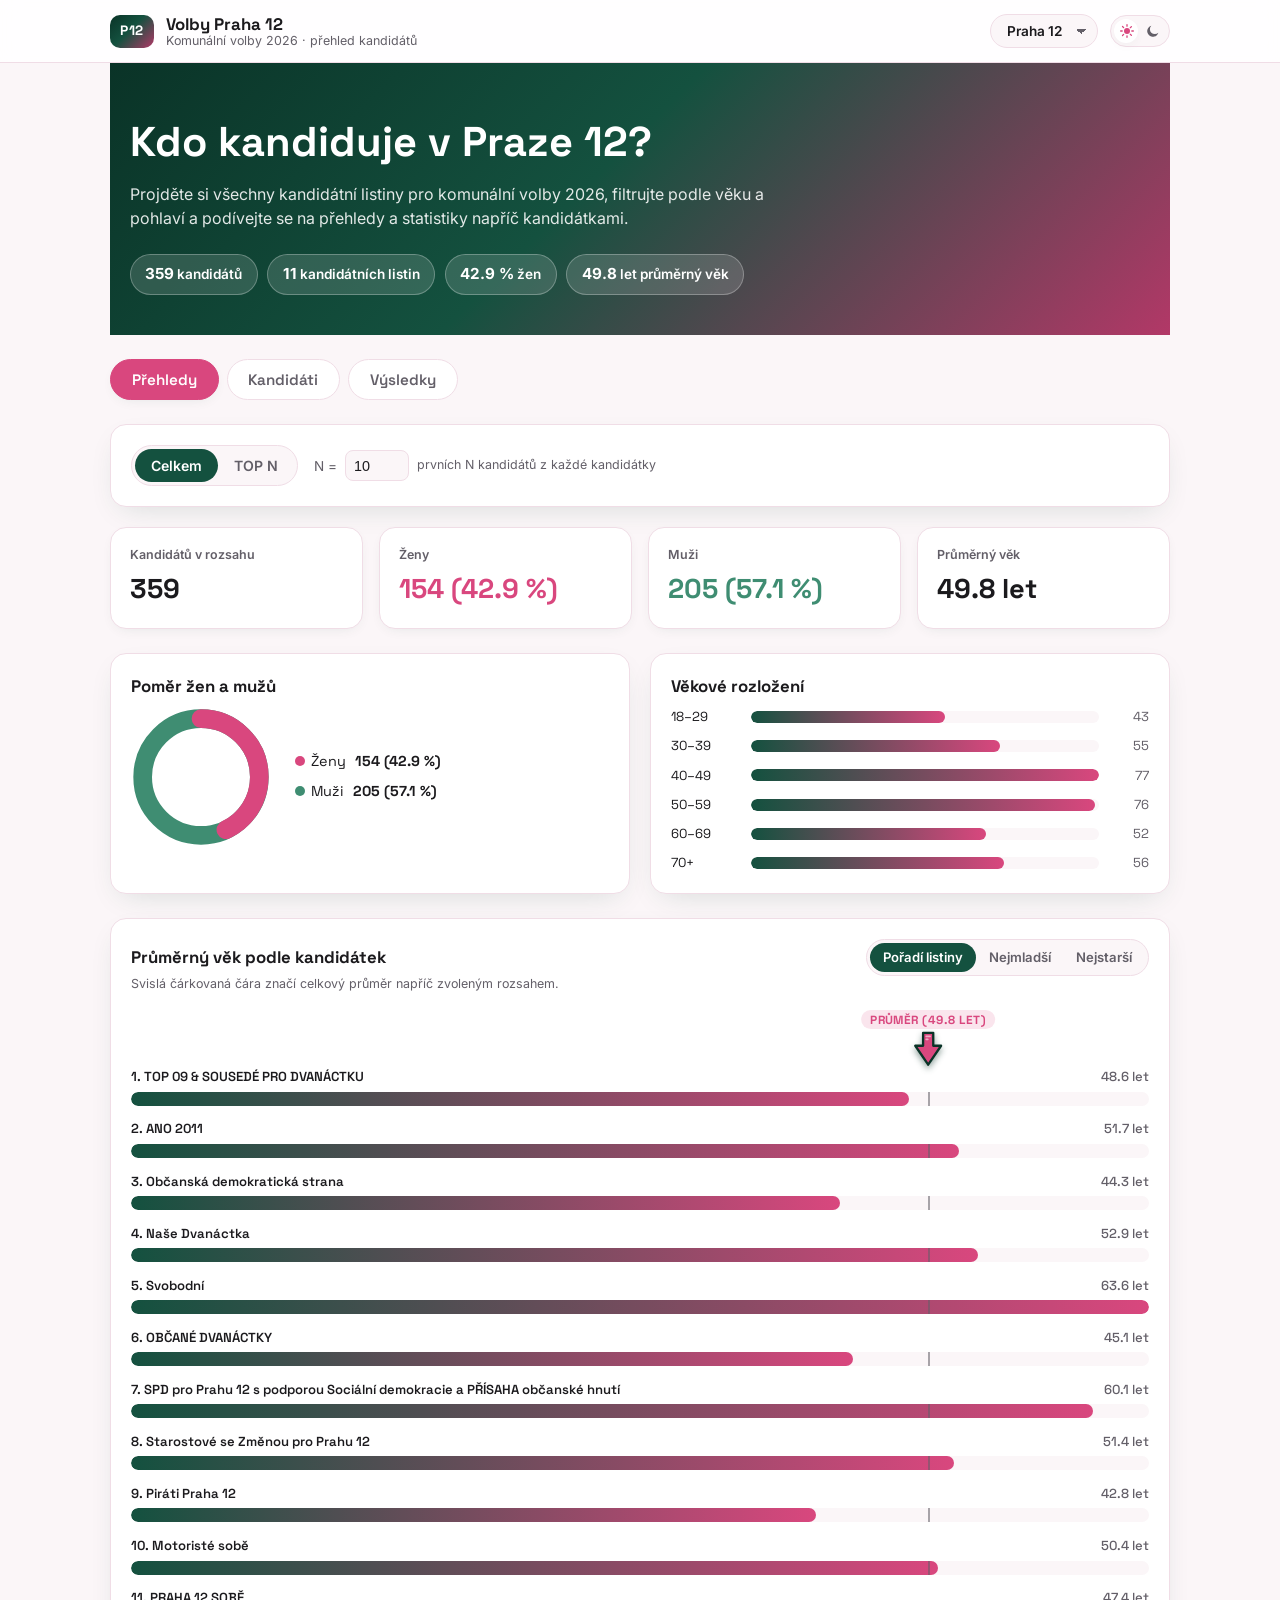
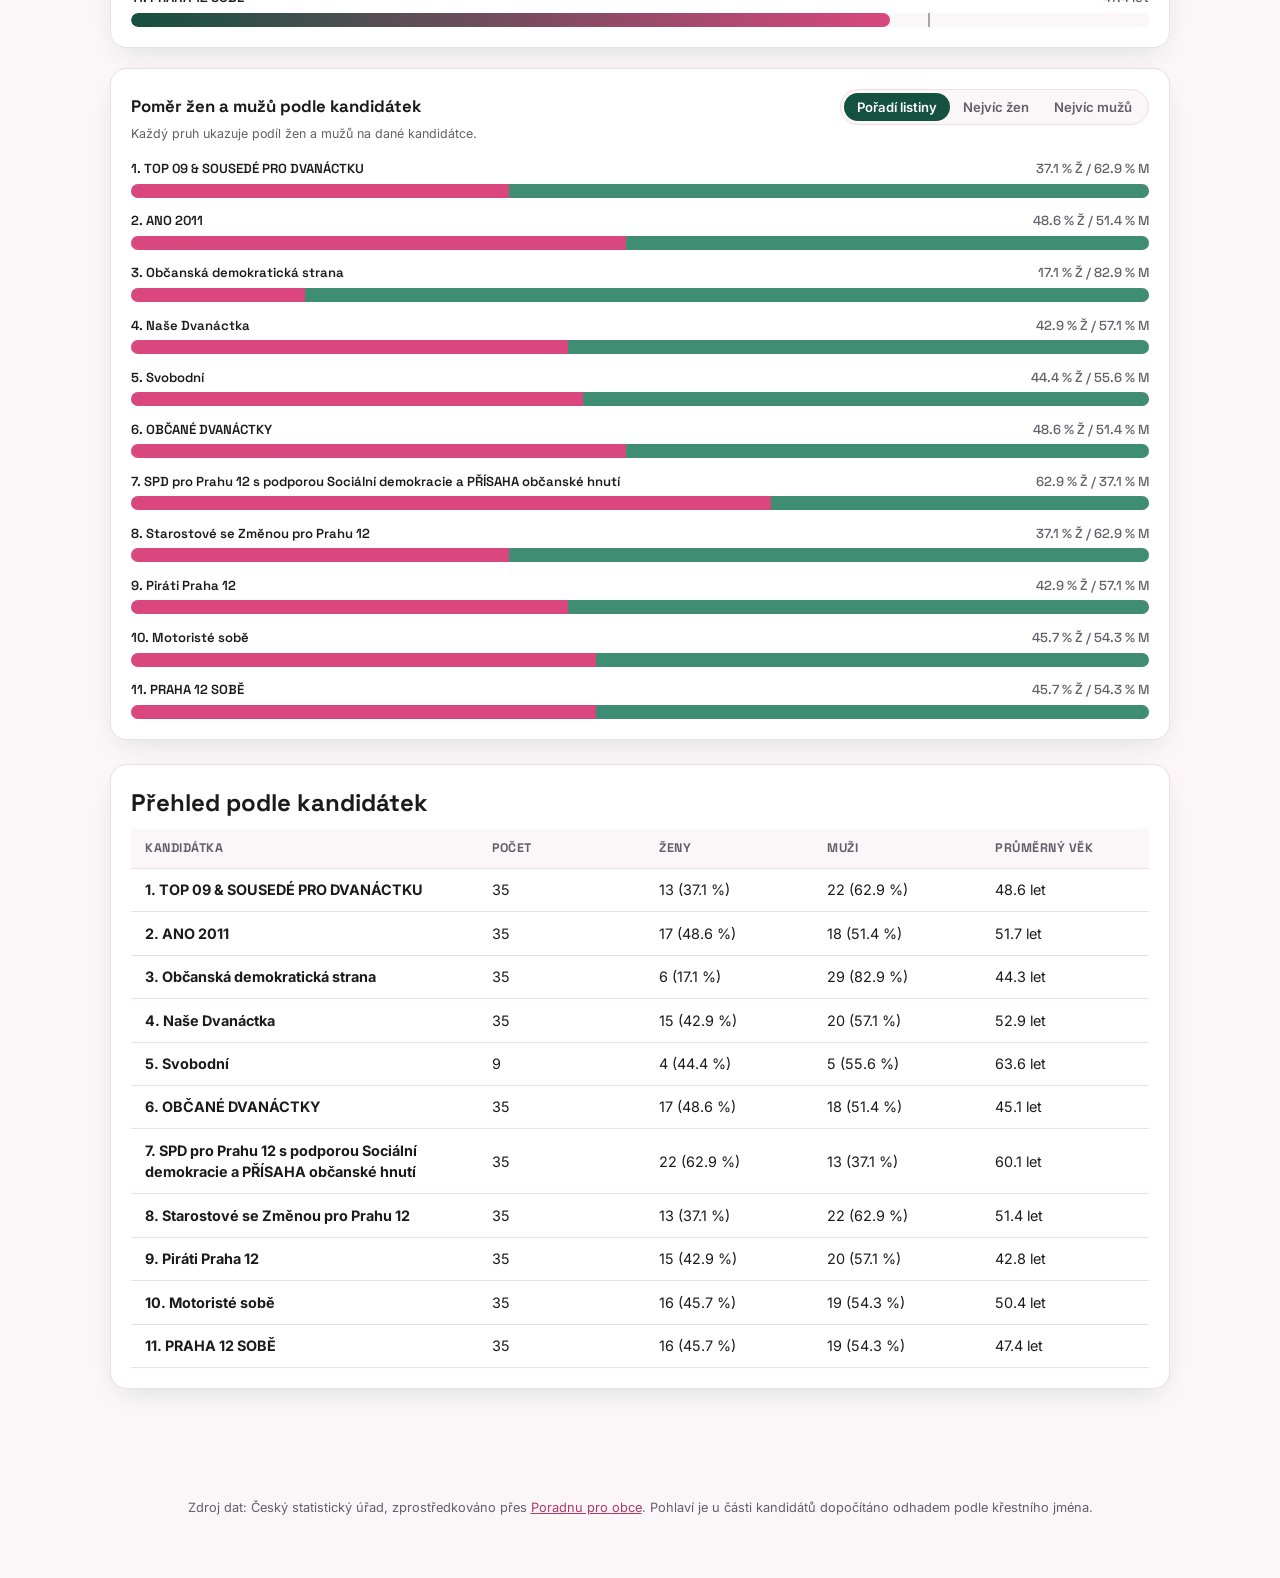
==== commit 4ff3ceeb: "Pridani vsech 22 cislovanych mestskych casti Prahy (Praha 1-22) - Stazeny a naparsovany kandidatky p" ====
--- a/index.html
+++ b/index.html
@@ -22,9 +22,8 @@
         </div>
       </div>
       <div class="header-controls">
-        <div class="municipality-switch segmented segmented--sm" role="group" aria-label="Městská část" id="municipality-switch">
-          <button class="segmented__btn is-active" data-municipality="praha12">Praha 12</button>
-          <button class="segmented__btn" data-municipality="praha11">Praha 11</button>
+        <div class="municipality-switch" id="municipality-switch">
+          <select id="municipality-select" class="municipality-select" aria-label="Městská část"></select>
         </div>
         <button id="theme-toggle" class="theme-switch" type="button" role="switch" aria-checked="false" aria-label="Přepnout tmavý režim">
           <span class="theme-switch__icon theme-switch__icon--sun" aria-hidden="true">
--- a/css/styles.css
+++ b/css/styles.css
@@ -273,6 +273,24 @@
 }
 .segmented--sm .segmented__btn { padding: .4rem .8rem; font-size: .82rem; }
 
+.municipality-select {
+  appearance: none;
+  border: 1px solid var(--color-border);
+  background: var(--color-bg);
+  color: var(--color-text);
+  font-family: var(--font-body);
+  font-weight: 600;
+  font-size: .85rem;
+  padding: .5rem 2rem .5rem 1rem;
+  border-radius: 999px;
+  cursor: pointer;
+  background-image: linear-gradient(45deg, transparent 50%, var(--color-text-muted) 50%), linear-gradient(135deg, var(--color-text-muted) 50%, transparent 50%);
+  background-position: calc(100% - 16px) center, calc(100% - 11px) center;
+  background-size: 5px 5px, 5px 5px;
+  background-repeat: no-repeat;
+}
+.municipality-select:focus-visible { outline: 2px solid var(--color-pink); outline-offset: 1px; }
+
 .search-box {
   flex: 1;
   min-width: 220px;
@@ -729,45 +747,76 @@
 
 .seats-grid {
   display: grid;
-  grid-template-columns: repeat(auto-fill, minmax(140px, 1fr));
-  gap: .6rem;
+  grid-template-columns: repeat(auto-fill, minmax(230px, 1fr));
+  gap: .5rem;
 }
 .seat-card {
   border: 1px solid var(--color-border);
   border-radius: var(--radius-sm);
-  padding: .6rem .7rem;
+  padding: .45rem .7rem;
   display: flex;
   flex-direction: column;
-  gap: .25rem;
-  min-height: 72px;
-  background: var(--color-bg);
+  justify-content: center;
+  gap: .15rem;
+  min-height: 48px;
+  background: var(--color-bg);
+}
+.seat-card__top {
+  display: flex;
+  align-items: baseline;
+  gap: .4rem;
+  min-width: 0;
 }
 .seat-card__number {
+  flex: none;
   font-size: .68rem;
   font-weight: 700;
   color: var(--color-text-muted);
   font-family: var(--font-heading);
 }
 .seat-card__name {
+  flex: 1;
+  min-width: 0;
   font-size: .82rem;
   font-weight: 700;
   line-height: 1.25;
-}
-.seat-card__party {
-  font-size: .7rem;
-  color: var(--color-text-muted);
   overflow: hidden;
   text-overflow: ellipsis;
   white-space: nowrap;
 }
+.seat-card__votes {
+  flex: none;
+  font-size: .68rem;
+  color: var(--color-text-muted);
+  white-space: nowrap;
+}
+.seat-card__party {
+  font-size: .7rem;
+  color: var(--color-text-muted);
+  overflow: hidden;
+  text-overflow: ellipsis;
+  white-space: nowrap;
+}
 .seat-card--pending {
   border-style: dashed;
-  align-items: center;
-  justify-content: center;
   color: var(--color-text-muted);
 }
 .seat-card--pending .seat-card__name { font-weight: 500; font-size: .78rem; color: var(--color-text-muted); }
 .seat-card--filled { border-color: color-mix(in srgb, var(--color-pink) 35%, var(--color-border)); }
+
+/* Alternating background + border per party group, so seats sorted by
+   party read as clearly separated bands even though they share one grid.
+   Only filled cards get a stripe (pending ones have no known party). */
+.seat-card--filled.seat-card--stripe-a {
+  background: color-mix(in srgb, var(--color-pink) 14%, var(--color-bg));
+  border-color: color-mix(in srgb, var(--color-pink) 55%, var(--color-border));
+  border-left-width: 3px;
+}
+.seat-card--filled.seat-card--stripe-b {
+  background: color-mix(in srgb, var(--color-green) 20%, var(--color-bg));
+  border-color: color-mix(in srgb, var(--color-green) 55%, var(--color-border));
+  border-left-width: 3px;
+}
 
 /* ===================== Footer ===================== */
 .site-footer {
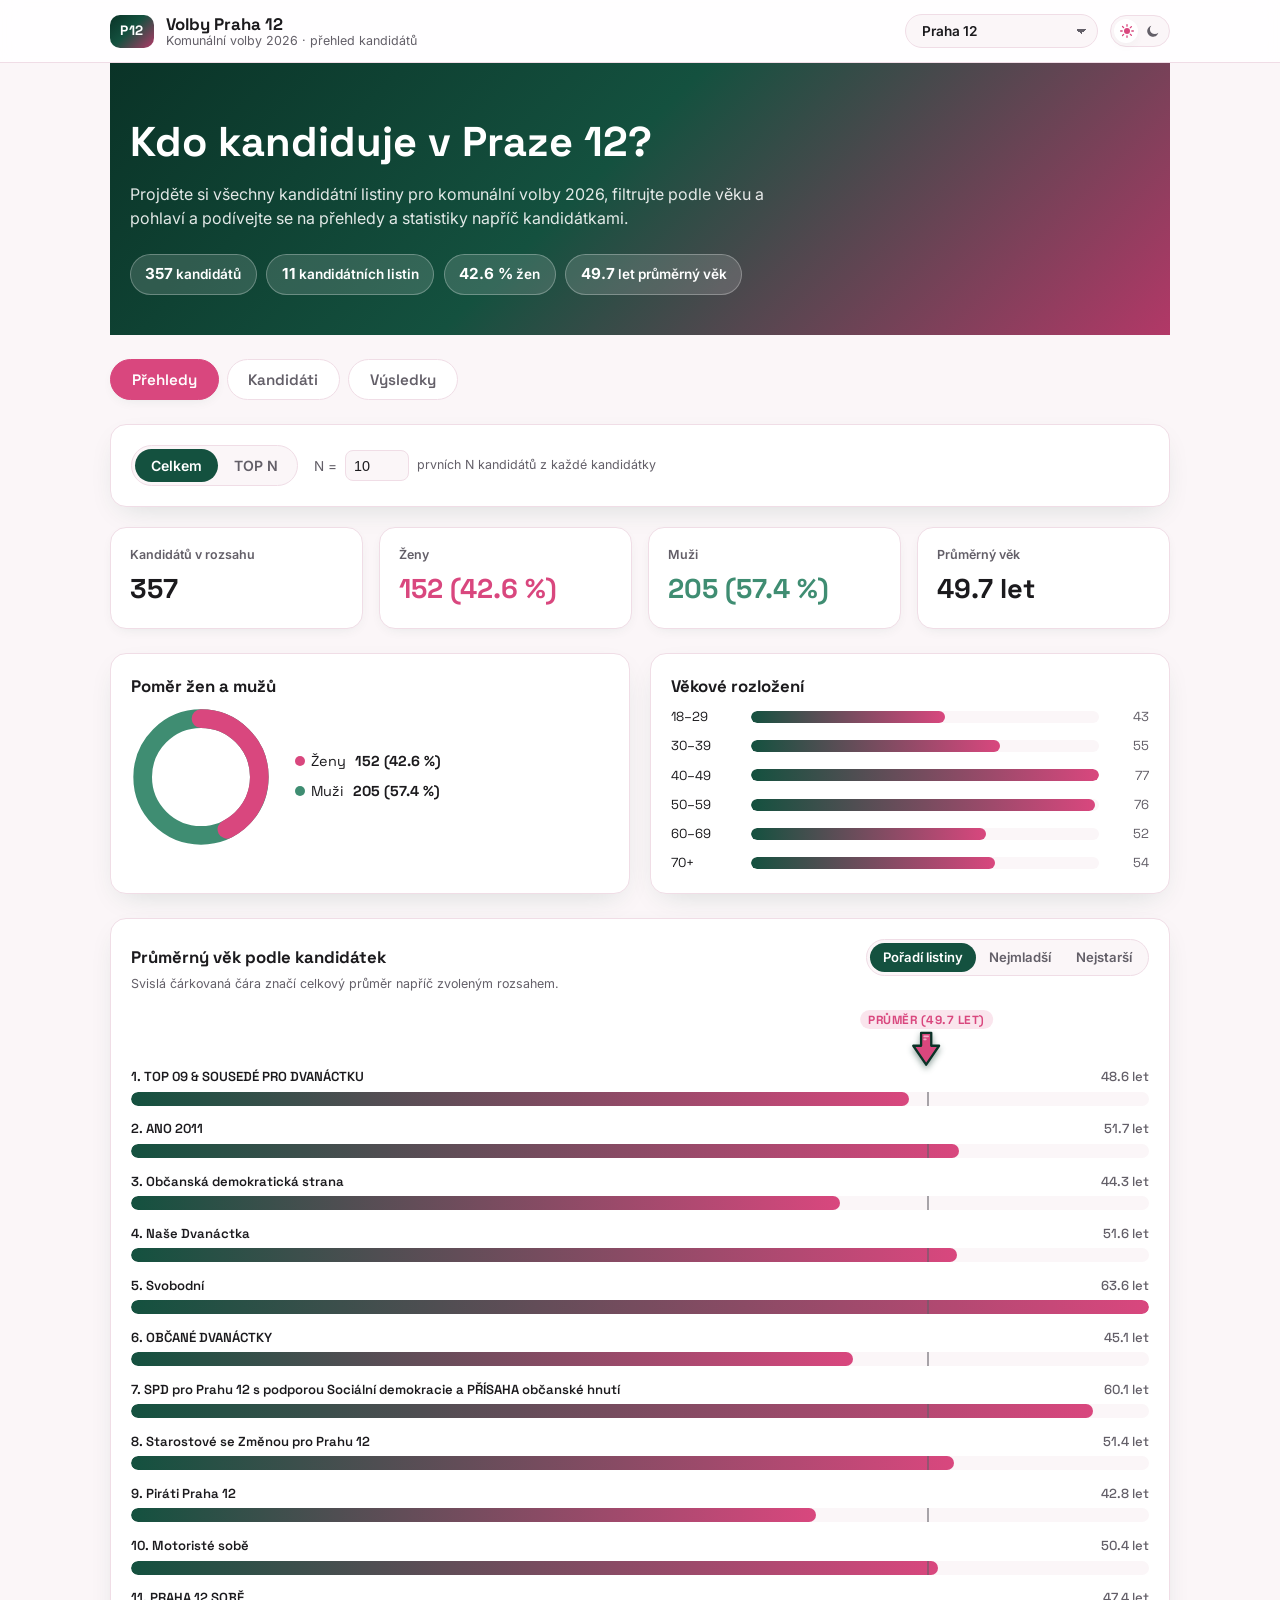
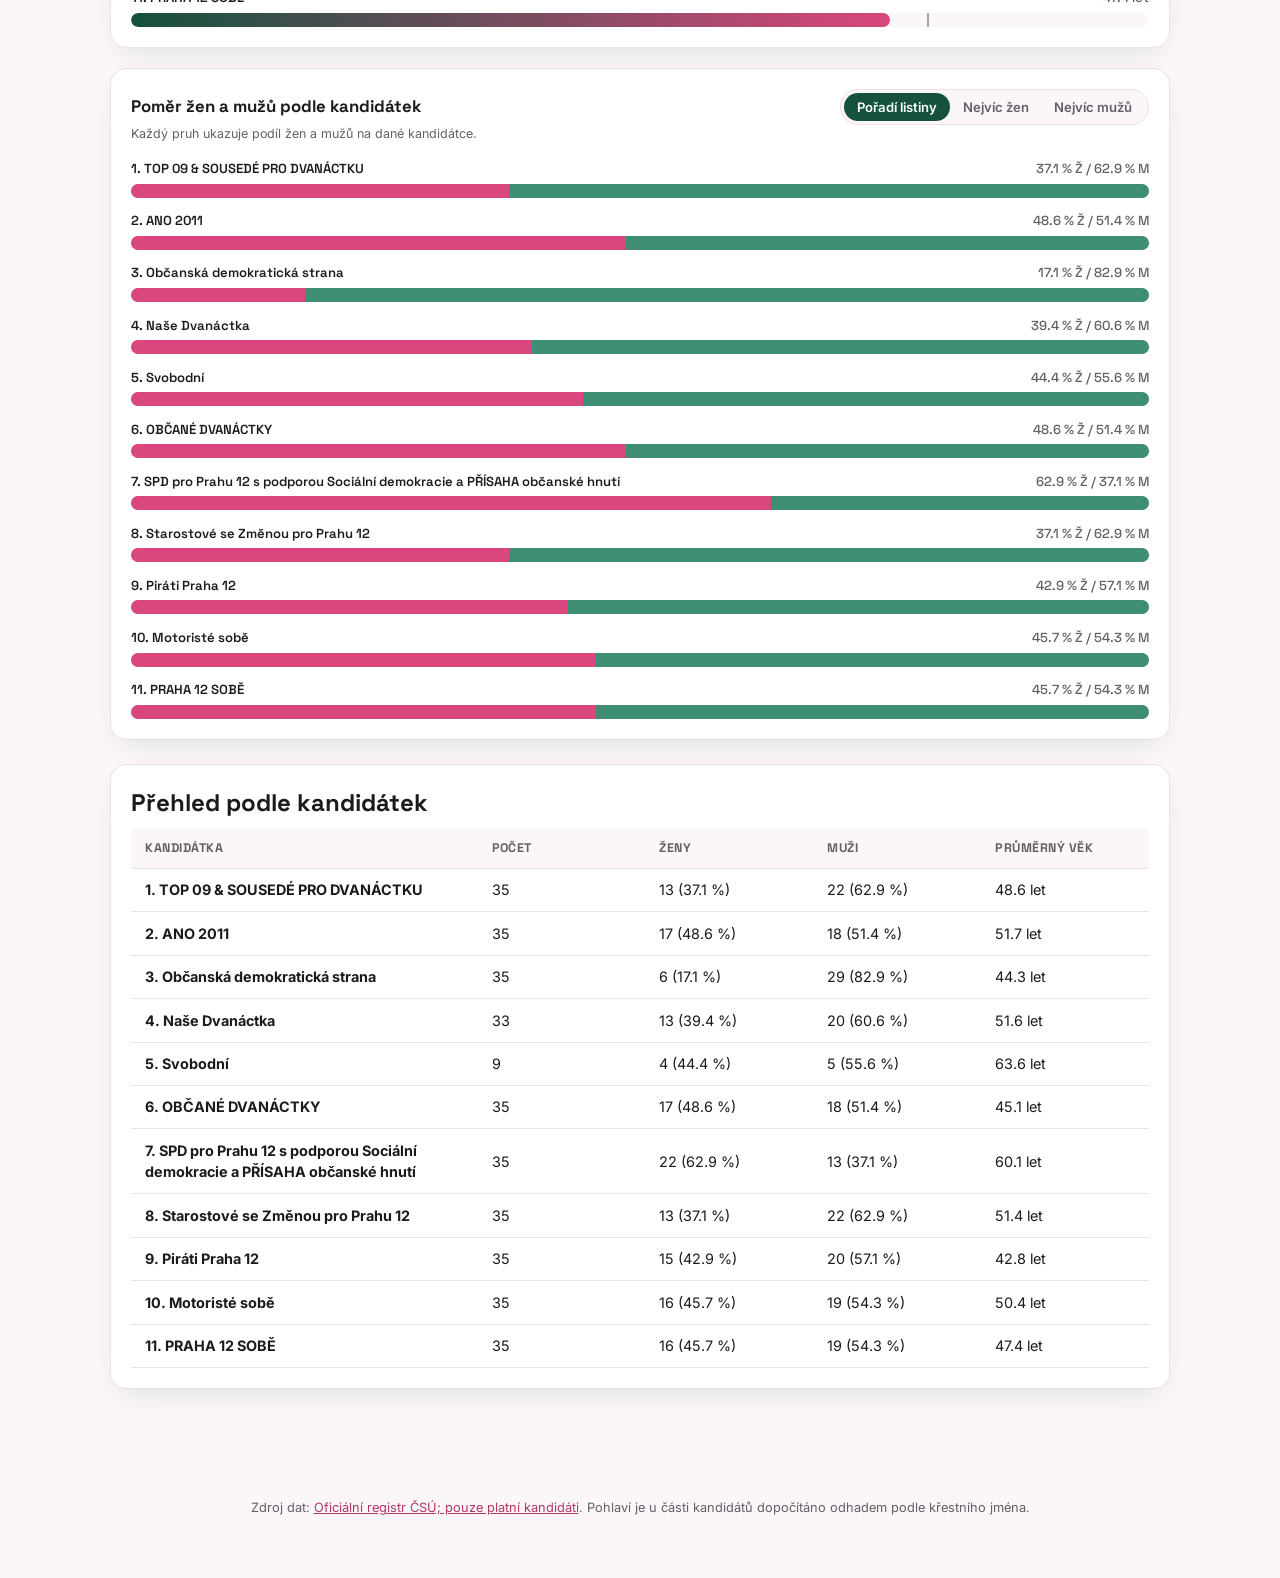
==== commit b9c412e0: "Use official CSU candidates and live election results Filter invalid candidates without renumbering," ====
--- a/index.html
+++ b/index.html
@@ -66,6 +66,7 @@
         <span aria-hidden="true">⚠️</span>
         <span id="results-sample-text"></span>
       </div>
+      <p class="empty-state" id="results-error" role="alert" hidden></p>
 
       <div class="card results-toolbar">
         <div class="results-toolbar__row">
@@ -92,13 +93,13 @@
 
       <div class="card table-card">
         <h2>Výsledky kandidátek</h2>
-        <p class="chart-card__hint">Průběžný podíl hlasů a odhad počtu mandátů podle sečtených okrsků.</p>
+        <p class="chart-card__hint">Podíl hlasů podle ČSÚ. Oficiální mandáty jsou dostupné až po úplném sečtení.</p>
         <div class="party-bar-chart party-bar-chart--results" id="results-party-chart"></div>
       </div>
 
       <div class="card table-card">
         <h2>Zastupitelstvo (<span id="results-seats-confirmed">0</span> z <span id="results-seats-total">35</span> obsazeno)</h2>
-        <p class="chart-card__hint">Jednotlivá křesla se doplňují postupně, jak jsou potvrzovány výsledky.</p>
+        <p class="chart-card__hint">Křesla se obsadí podle seznamu zvolených zastupitelů zveřejněného ČSÚ.</p>
         <div class="seats-grid" id="results-seats-grid"></div>
       </div>
     </section>
@@ -260,8 +261,8 @@
   </main>
 
   <footer class="site-footer">
-    <p>Zdroj dat: Český statistický úřad, zprostředkováno přes
-      <a href="https://www.poradnaproobce.cz/komunalni-volby-2026/kandidatni-listiny/hlavni-mesto-praha/hlavni-mesto-praha/praha/praha-12-547107" target="_blank" rel="noopener" id="source-link">Poradnu pro obce</a>.
+    <p>Zdroj dat:
+      <a href="https://volby.gov.cz/opendata/kv2026/kv2026_opendata.htm" target="_blank" rel="noopener" id="source-link">Český statistický úřad</a>.
       Pohlaví je u části kandidátů dopočítáno odhadem podle křestního jména.
     </p>
   </footer>
